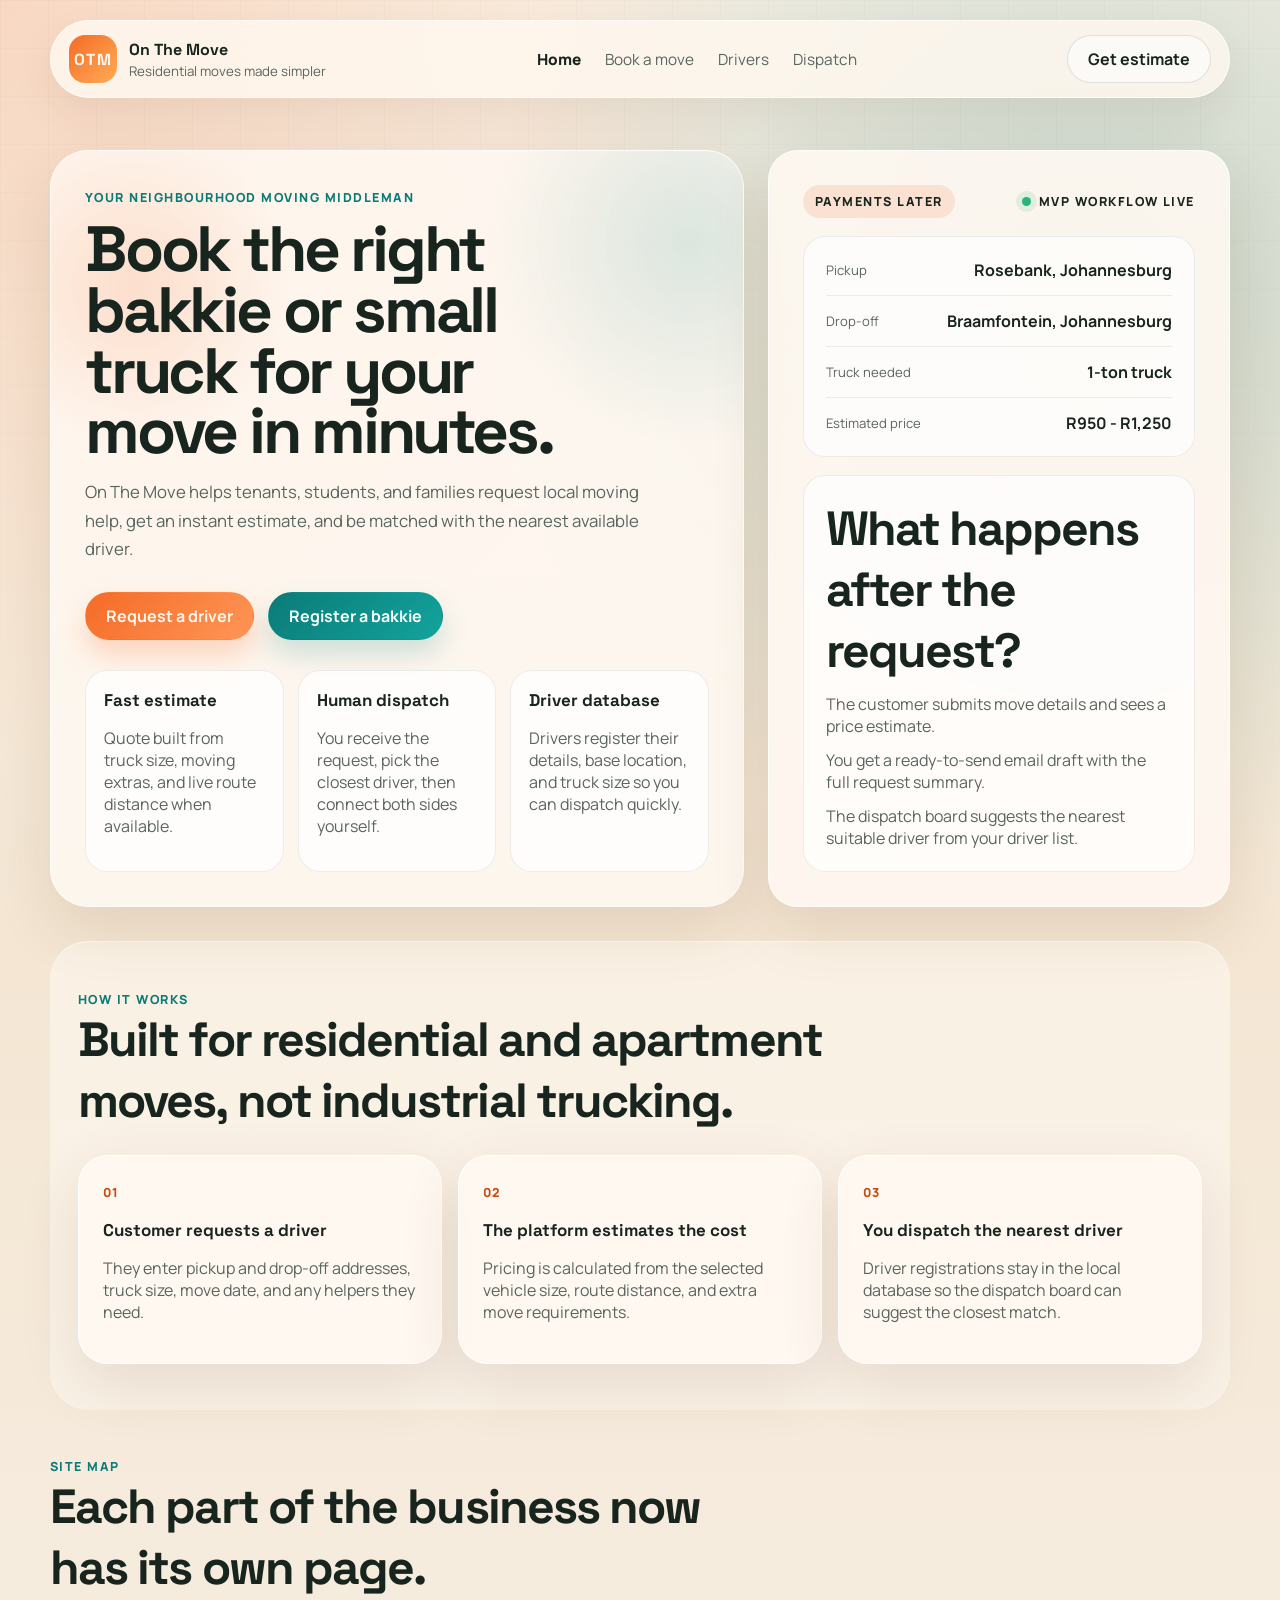
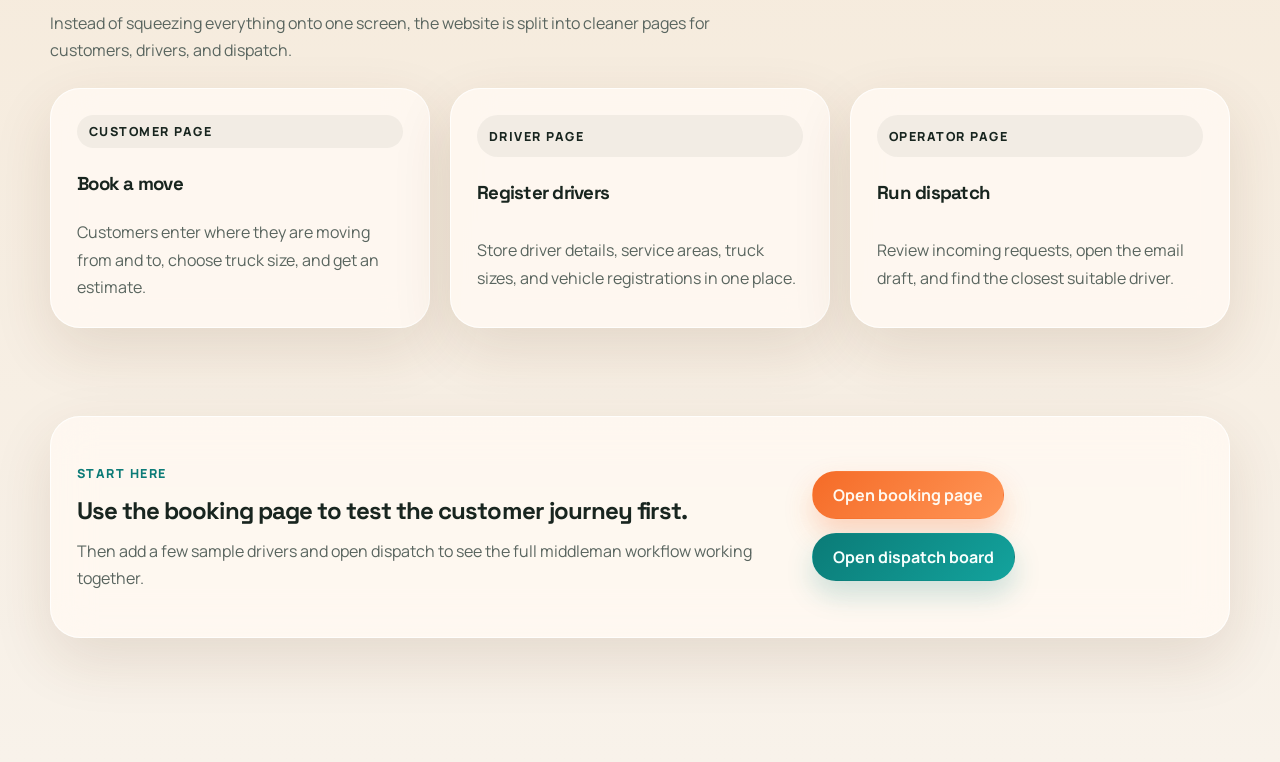
==== index.html @ 52c28ae7 "Initial On The Move website" ====
<!DOCTYPE html>
<html lang="en">
<head>
  <meta charset="UTF-8">
  <meta name="viewport" content="width=device-width, initial-scale=1.0">
  <title>On The Move | Residential Moving Network</title>
  <meta
    name="description"
    content="On The Move connects people who are moving with local bakkie and small-truck drivers."
  >
  <link rel="preconnect" href="https://fonts.googleapis.com">
  <link rel="preconnect" href="https://fonts.gstatic.com" crossorigin>
  <link
    href="https://fonts.googleapis.com/css2?family=Manrope:wght@400;500;700;800&family=Space+Grotesk:wght@500;700&display=swap"
    rel="stylesheet"
  >
  <link rel="stylesheet" href="styles.css">
</head>
<body>
  <div class="page-shell">
    <header class="site-header" id="top">
      <a class="brand" href="index.html" aria-label="On The Move home">
        <span class="brand-mark">OTM</span>
        <span class="brand-copy">
          <strong>On The Move</strong>
          <small>Residential moves made simpler</small>
        </span>
      </a>

      <nav class="site-nav" aria-label="Primary">
        <a aria-current="page" href="index.html">Home</a>
        <a href="book.html">Book a move</a>
        <a href="drivers.html">Drivers</a>
        <a href="dispatch.html">Dispatch</a>
      </nav>

      <a class="button button-ghost" href="book.html">Get estimate</a>
    </header>

    <main>
      <section class="hero">
        <div class="hero-copy">
          <span class="eyebrow">Your neighbourhood moving middleman</span>
          <h1>Book the right bakkie or small truck for your move in minutes.</h1>
          <p class="hero-text">
            On The Move helps tenants, students, and families request local moving help,
            get an instant estimate, and be matched with the nearest available driver.
          </p>

          <div class="hero-actions">
            <a class="button button-primary" href="book.html">Request a driver</a>
            <a class="button button-secondary" href="drivers.html">Register a bakkie</a>
          </div>

          <div class="hero-metrics">
            <article class="metric-card">
              <strong>Fast estimate</strong>
              <p>Quote built from truck size, moving extras, and live route distance when available.</p>
            </article>
            <article class="metric-card">
              <strong>Human dispatch</strong>
              <p>You receive the request, pick the closest driver, then connect both sides yourself.</p>
            </article>
            <article class="metric-card">
              <strong>Driver database</strong>
              <p>Drivers register their details, base location, and truck size so you can dispatch quickly.</p>
            </article>
          </div>
        </div>

        <aside class="hero-panel panel">
          <div class="hero-panel-top">
            <span class="pill">Payments later</span>
            <span class="status-dot">MVP workflow live</span>
          </div>

          <div class="mock-card">
            <div class="mock-row">
              <span>Pickup</span>
              <strong>Rosebank, Johannesburg</strong>
            </div>
            <div class="mock-row">
              <span>Drop-off</span>
              <strong>Braamfontein, Johannesburg</strong>
            </div>
            <div class="mock-row">
              <span>Truck needed</span>
              <strong>1-ton truck</strong>
            </div>
            <div class="mock-row">
              <span>Estimated price</span>
              <strong>R950 - R1,250</strong>
            </div>
          </div>

          <div class="dispatch-preview">
            <h2>What happens after the request?</h2>
            <ol>
              <li>The customer submits move details and sees a price estimate.</li>
              <li>You get a ready-to-send email draft with the full request summary.</li>
              <li>The dispatch board suggests the nearest suitable driver from your driver list.</li>
            </ol>
          </div>
        </aside>
      </section>

      <section class="section section-band">
        <div class="section-heading narrow">
          <span class="eyebrow">How it works</span>
          <h2>Built for residential and apartment moves, not industrial trucking.</h2>
        </div>

        <div class="steps-grid">
          <article class="step-card panel">
            <span class="step-number">01</span>
            <h3>Customer requests a driver</h3>
            <p>They enter pickup and drop-off addresses, truck size, move date, and any helpers they need.</p>
          </article>
          <article class="step-card panel">
            <span class="step-number">02</span>
            <h3>The platform estimates the cost</h3>
            <p>Pricing is calculated from the selected vehicle size, route distance, and extra move requirements.</p>
          </article>
          <article class="step-card panel">
            <span class="step-number">03</span>
            <h3>You dispatch the nearest driver</h3>
            <p>Driver registrations stay in the local database so the dispatch board can suggest the closest match.</p>
          </article>
        </div>
      </section>

      <section class="section">
        <div class="section-heading">
          <span class="eyebrow">Site map</span>
          <h2>Each part of the business now has its own page.</h2>
          <p>Instead of squeezing everything onto one screen, the website is split into cleaner pages for customers, drivers, and dispatch.</p>
        </div>

        <div class="overview-grid">
          <a class="panel link-card" href="book.html">
            <span class="pill pill-light">Customer page</span>
            <h3>Book a move</h3>
            <p>Customers enter where they are moving from and to, choose truck size, and get an estimate.</p>
          </a>
          <a class="panel link-card" href="drivers.html">
            <span class="pill pill-light">Driver page</span>
            <h3>Register drivers</h3>
            <p>Store driver details, service areas, truck sizes, and vehicle registrations in one place.</p>
          </a>
          <a class="panel link-card" href="dispatch.html">
            <span class="pill pill-light">Operator page</span>
            <h3>Run dispatch</h3>
            <p>Review incoming requests, open the email draft, and find the closest suitable driver.</p>
          </a>
        </div>
      </section>

      <section class="section">
        <div class="cta-banner panel">
          <div class="compact-copy">
            <span class="eyebrow">Start here</span>
            <h2>Use the booking page to test the customer journey first.</h2>
            <p>Then add a few sample drivers and open dispatch to see the full middleman workflow working together.</p>
          </div>
          <div class="hero-actions">
            <a class="button button-primary" href="book.html">Open booking page</a>
            <a class="button button-secondary" href="dispatch.html">Open dispatch board</a>
          </div>
        </div>
      </section>
    </main>
  </div>

  <script src="app.js"></script>
</body>
</html>
---- styles.css ----
:root {
  --bg: #f8efe1;
  --paper: rgba(255, 249, 242, 0.88);
  --ink: #18251f;
  --muted: #59655f;
  --accent: #f56b27;
  --accent-deep: #c84c12;
  --accent-soft: rgba(245, 107, 39, 0.14);
  --teal: #0b7b77;
  --teal-soft: rgba(11, 123, 119, 0.12);
  --shadow: 0 22px 60px rgba(93, 48, 18, 0.12);
  --radius-xl: 30px;
  --radius-lg: 22px;
  --radius-md: 16px;
}

*,
*::before,
*::after {
  box-sizing: border-box;
}

html {
  scroll-behavior: smooth;
}

body {
  margin: 0;
  min-height: 100vh;
  color: var(--ink);
  background:
    radial-gradient(circle at top left, rgba(245, 107, 39, 0.18), transparent 28%),
    radial-gradient(circle at 85% 12%, rgba(11, 123, 119, 0.2), transparent 26%),
    linear-gradient(180deg, #f9f0e4 0%, #f4e6d3 40%, #f8f2ea 100%);
  font-family: "Manrope", sans-serif;
}

@keyframes riseIn {
  from {
    opacity: 0;
    transform: translateY(18px);
  }

  to {
    opacity: 1;
    transform: translateY(0);
  }
}

body::before {
  position: fixed;
  inset: 0;
  background-image:
    linear-gradient(rgba(24, 37, 31, 0.04) 1px, transparent 1px),
    linear-gradient(90deg, rgba(24, 37, 31, 0.04) 1px, transparent 1px);
  background-size: 48px 48px;
  content: "";
  pointer-events: none;
  mask-image: linear-gradient(180deg, rgba(0, 0, 0, 0.45), transparent 80%);
}

a {
  color: inherit;
  text-decoration: none;
}

button,
input,
select,
textarea {
  font: inherit;
}

button {
  cursor: pointer;
}

.page-shell {
  width: min(1180px, calc(100% - 32px));
  margin: 0 auto;
  padding-bottom: 80px;
}

.site-header {
  position: sticky;
  top: 18px;
  z-index: 20;
  display: flex;
  align-items: center;
  justify-content: space-between;
  gap: 18px;
  margin: 20px 0 28px;
  padding: 14px 18px;
  background: rgba(255, 248, 239, 0.82);
  border: 1px solid rgba(255, 255, 255, 0.7);
  border-radius: 999px;
  box-shadow: 0 18px 40px rgba(72, 41, 16, 0.08);
  backdrop-filter: blur(16px);
}

.brand {
  display: inline-flex;
  align-items: center;
  gap: 12px;
}

.brand-mark {
  display: grid;
  place-items: center;
  width: 48px;
  height: 48px;
  border-radius: 16px;
  background: linear-gradient(135deg, var(--accent), #ffac55);
  color: #fff9f2;
  font-family: "Space Grotesk", sans-serif;
  font-weight: 700;
  letter-spacing: 0.08em;
}

.brand-copy {
  display: flex;
  flex-direction: column;
  gap: 2px;
}

.brand-copy strong {
  font-family: "Space Grotesk", sans-serif;
  font-size: 1rem;
}

.brand-copy small,
.site-nav a,
.hero-text,
.feature-list,
.dispatch-preview li,
.form-note,
.quote-note,
.list-card p,
.empty-state,
.metric-card p,
.step-card p {
  color: var(--muted);
}

.site-nav {
  display: flex;
  align-items: center;
  gap: 24px;
}

.site-nav a {
  font-size: 0.96rem;
  transition: color 0.2s ease;
}

.site-nav a[aria-current="page"] {
  color: var(--ink);
  font-weight: 800;
}

.site-nav a:hover,
.site-nav a:focus-visible {
  color: var(--ink);
}

.button {
  display: inline-flex;
  align-items: center;
  justify-content: center;
  min-height: 48px;
  padding: 0 20px;
  border: 1px solid transparent;
  border-radius: 999px;
  font-weight: 700;
  transition:
    transform 0.2s ease,
    box-shadow 0.2s ease,
    background 0.2s ease,
    border-color 0.2s ease;
}

.button:hover,
.button:focus-visible {
  transform: translateY(-1px);
}

.button-primary {
  background: linear-gradient(135deg, var(--accent), #ff9657);
  color: #fff8ef;
  box-shadow: 0 14px 28px rgba(245, 107, 39, 0.26);
}

.button-secondary {
  background: linear-gradient(135deg, var(--teal), #13a39d);
  color: #f7fffd;
  box-shadow: 0 14px 28px rgba(11, 123, 119, 0.2);
}

.button-ghost {
  border-color: rgba(24, 37, 31, 0.12);
  background: rgba(255, 255, 255, 0.55);
  color: var(--ink);
}

.panel {
  background: var(--paper);
  border: 1px solid rgba(255, 255, 255, 0.78);
  border-radius: var(--radius-xl);
  box-shadow: var(--shadow);
  backdrop-filter: blur(20px);
}

.panel-dark {
  color: #f7f4ef;
  background:
    radial-gradient(circle at 15% 20%, rgba(245, 107, 39, 0.2), transparent 28%),
    linear-gradient(160deg, #0d3029, #173e35 52%, #124f49 100%);
  border-color: rgba(255, 255, 255, 0.08);
}

.hero {
  display: grid;
  grid-template-columns: minmax(0, 1.2fr) minmax(320px, 0.8fr);
  gap: 24px;
  padding: 24px 0 34px;
}

.hero-copy,
.hero-panel {
  padding: 34px;
  animation: riseIn 0.75s ease both;
}

.hero-copy {
  position: relative;
  overflow: hidden;
  border-radius: 38px;
  background:
    radial-gradient(circle at 92% 12%, rgba(11, 123, 119, 0.13), transparent 22%),
    radial-gradient(circle at 12% 18%, rgba(245, 107, 39, 0.16), transparent 18%),
    rgba(255, 249, 243, 0.82);
  border: 1px solid rgba(255, 255, 255, 0.78);
  box-shadow: var(--shadow);
}

.hero-copy h1 {
  max-width: 13ch;
  margin: 12px 0 16px;
  font-family: "Space Grotesk", sans-serif;
  font-size: clamp(2.8rem, 5vw, 4.7rem);
  line-height: 0.95;
  letter-spacing: -0.05em;
}

.hero-text {
  max-width: 58ch;
  margin: 0;
  font-size: 1.05rem;
  line-height: 1.7;
}

.page-hero {
  padding: 34px;
  animation: riseIn 0.75s ease both;
}

.page-hero-grid,
.overview-grid {
  display: grid;
  gap: 20px;
}

.page-hero-grid {
  grid-template-columns: minmax(0, 1.15fr) minmax(280px, 0.85fr);
  align-items: start;
}

.page-hero h1,
.compact-copy h2,
.link-card h3 {
  margin: 12px 0;
  font-family: "Space Grotesk", sans-serif;
  letter-spacing: -0.04em;
}

.page-hero h1 {
  max-width: 14ch;
  font-size: clamp(2.2rem, 4vw, 3.6rem);
  line-height: 0.98;
}

.compact-copy p,
.link-card p {
  margin: 0;
  color: var(--muted);
  line-height: 1.7;
}

.hero-actions {
  display: flex;
  flex-wrap: wrap;
  gap: 14px;
  margin: 28px 0 30px;
}

.hero-metrics {
  display: grid;
  grid-template-columns: repeat(3, minmax(0, 1fr));
  gap: 14px;
}

.metric-card {
  min-height: 148px;
  padding: 18px;
  border-radius: var(--radius-lg);
  background: rgba(255, 255, 255, 0.74);
  border: 1px solid rgba(24, 37, 31, 0.08);
  animation: riseIn 0.75s ease both;
}

.metric-card strong,
.step-card h3,
.quote-header h3,
.form-title-row h3,
.driver-copy h3,
.panel-heading h3 {
  display: block;
  margin-bottom: 10px;
  font-family: "Space Grotesk", sans-serif;
  font-size: 1.06rem;
}

.hero-panel {
  display: flex;
  flex-direction: column;
  gap: 18px;
}

.hero-panel-top,
.form-title-row,
.panel-heading,
.quote-header,
.quote-meta-strip,
.list-card-top,
.mock-row {
  display: flex;
  align-items: center;
  justify-content: space-between;
  gap: 12px;
}

.eyebrow,
.pill,
.status-dot,
.step-number {
  display: inline-flex;
  align-items: center;
  gap: 8px;
  font-size: 0.78rem;
  font-weight: 800;
  letter-spacing: 0.12em;
  text-transform: uppercase;
}

.eyebrow {
  color: var(--teal);
}

.eyebrow-dark {
  color: var(--accent-deep);
}

.pill {
  padding: 8px 12px;
  border-radius: 999px;
  color: var(--ink);
  background: var(--accent-soft);
}

.pill-light {
  background: rgba(24, 37, 31, 0.05);
}

.status-dot::before {
  width: 9px;
  height: 9px;
  border-radius: 50%;
  background: #29b37d;
  box-shadow: 0 0 0 6px rgba(41, 179, 125, 0.12);
  content: "";
}

.mock-card,
.dispatch-preview,
.info-card {
  padding: 22px;
  border-radius: var(--radius-lg);
  background: rgba(255, 255, 255, 0.7);
  border: 1px solid rgba(24, 37, 31, 0.08);
}

.mock-row + .mock-row {
  margin-top: 14px;
  padding-top: 14px;
  border-top: 1px solid rgba(24, 37, 31, 0.08);
}

.mock-row span,
.quote-meta-strip span,
.stat-card span,
.list-card small {
  font-size: 0.82rem;
  color: var(--muted);
}

.dispatch-preview h2,
.section-heading h2 {
  margin: 0 0 12px;
  font-family: "Space Grotesk", sans-serif;
  font-size: clamp(1.9rem, 4vw, 3rem);
  letter-spacing: -0.04em;
}

.dispatch-preview ol,
.feature-list,
.breakdown-list,
.list-stack {
  margin: 0;
  padding: 0;
  list-style: none;
}

.dispatch-preview li + li,
.feature-list li + li,
.breakdown-list li + li,
.list-card + .list-card {
  margin-top: 12px;
}

.section {
  padding: 44px 0;
}

.section-band {
  padding: 46px 28px;
  border-radius: 38px;
  background: rgba(255, 249, 243, 0.56);
  box-shadow: inset 0 1px 0 rgba(255, 255, 255, 0.55);
}

.section-heading {
  max-width: 720px;
  margin-bottom: 24px;
}

.section-heading p {
  margin: 0;
  color: var(--muted);
  line-height: 1.7;
}

.narrow {
  max-width: 760px;
}

.steps-grid,
.stats-grid {
  display: grid;
  grid-template-columns: repeat(3, minmax(0, 1fr));
  gap: 16px;
}

.step-card,
.stat-card {
  padding: 24px;
}

.step-number {
  color: var(--accent-deep);
}

.booking-grid,
.driver-grid,
.dispatch-grid {
  display: grid;
  gap: 20px;
}

.overview-grid {
  grid-template-columns: repeat(3, minmax(0, 1fr));
}

.link-card,
.cta-banner {
  padding: 26px;
}

.link-card {
  display: grid;
  gap: 12px;
  transition:
    transform 0.2s ease,
    box-shadow 0.2s ease;
}

.link-card:hover,
.link-card:focus-visible {
  transform: translateY(-3px);
}

.booking-grid {
  grid-template-columns: minmax(0, 1.2fr) minmax(300px, 0.8fr);
}

.driver-grid {
  grid-template-columns: minmax(280px, 0.8fr) minmax(0, 1.2fr);
}

.dispatch-grid {
  grid-template-columns: minmax(280px, 0.85fr) minmax(0, 1.15fr);
  align-items: start;
}

.lists-grid {
  display: grid;
  gap: 20px;
}

.form-panel,
.quote-panel,
.settings-panel,
.list-panel {
  padding: 28px;
}

.field-grid {
  display: grid;
  grid-template-columns: repeat(2, minmax(0, 1fr));
  gap: 16px;
  margin-top: 20px;
}

.field {
  display: flex;
  flex-direction: column;
  gap: 8px;
}

.field span {
  font-size: 0.93rem;
  font-weight: 700;
}

.field-full {
  grid-column: 1 / -1;
}

.field input,
.field select,
.field textarea {
  width: 100%;
  padding: 14px 16px;
  color: var(--ink);
  background: rgba(255, 255, 255, 0.78);
  border: 1px solid rgba(24, 37, 31, 0.12);
  border-radius: var(--radius-md);
  outline: none;
  transition:
    border-color 0.2s ease,
    box-shadow 0.2s ease,
    background 0.2s ease;
}

.field input:focus,
.field select:focus,
.field textarea:focus {
  border-color: rgba(11, 123, 119, 0.42);
  box-shadow: 0 0 0 4px rgba(11, 123, 119, 0.12);
  background: #fffdf9;
}

.field textarea {
  resize: vertical;
}

.form-actions {
  display: flex;
  flex-wrap: wrap;
  align-items: center;
  gap: 14px;
  margin-top: 22px;
}

.form-note {
  margin: 0;
  line-height: 1.6;
}

.quote-panel {
  display: flex;
  flex-direction: column;
  gap: 20px;
}

.quote-header strong {
  font-family: "Space Grotesk", sans-serif;
  font-size: clamp(2rem, 5vw, 3.3rem);
  letter-spacing: -0.06em;
}

.quote-meta-strip {
  padding: 18px;
  border-radius: var(--radius-lg);
  background: linear-gradient(135deg, rgba(245, 107, 39, 0.08), rgba(11, 123, 119, 0.08));
}

.quote-meta-strip strong {
  display: block;
  margin-top: 4px;
}

.breakdown-list {
  display: grid;
  gap: 12px;
}

.breakdown-list li,
.list-card {
  padding: 16px 18px;
  border-radius: var(--radius-md);
  background: rgba(255, 255, 255, 0.74);
  border: 1px solid rgba(24, 37, 31, 0.08);
}

.breakdown-list li {
  display: flex;
  align-items: center;
  justify-content: space-between;
  gap: 16px;
}

.quote-note {
  padding: 18px;
  border-radius: var(--radius-lg);
  background: rgba(11, 123, 119, 0.08);
}

.quote-note p {
  margin: 0;
}

.request-result {
  padding: 20px;
  border-radius: var(--radius-lg);
  background: rgba(245, 107, 39, 0.1);
}

.request-result h4,
.request-result p {
  margin: 0;
}

.request-result p {
  margin-top: 10px;
  color: var(--muted);
  line-height: 1.6;
}

.action-row {
  display: flex;
  flex-wrap: wrap;
  gap: 12px;
  margin-top: 16px;
}

.feature-list li {
  position: relative;
  padding-left: 20px;
}

.feature-list li::before {
  position: absolute;
  top: 0.55em;
  left: 0;
  width: 8px;
  height: 8px;
  border-radius: 50%;
  background: #ffb76e;
  content: "";
}

.driver-copy {
  padding: 30px;
}

.driver-copy p,
.driver-copy li {
  color: rgba(247, 244, 239, 0.76);
}

.info-card {
  margin-top: 24px;
  color: var(--ink);
}

.stat-card {
  border-radius: var(--radius-lg);
  background: rgba(255, 255, 255, 0.74);
  border: 1px solid rgba(24, 37, 31, 0.08);
}

.stat-card strong {
  display: block;
  margin-top: 10px;
  font-family: "Space Grotesk", sans-serif;
  font-size: 2rem;
  letter-spacing: -0.05em;
}

.list-stack {
  display: grid;
  gap: 12px;
}

.list-card {
  display: grid;
  gap: 10px;
  animation: riseIn 0.45s ease both;
}

.list-card h4,
.list-card p {
  margin: 0;
}

.list-card h4 {
  font-family: "Space Grotesk", sans-serif;
  font-size: 1rem;
}

.tag-row {
  display: flex;
  flex-wrap: wrap;
  gap: 8px;
}

.tag {
  display: inline-flex;
  align-items: center;
  padding: 7px 10px;
  border-radius: 999px;
  font-size: 0.76rem;
  font-weight: 700;
  background: rgba(24, 37, 31, 0.06);
}

.tag-accent {
  background: var(--accent-soft);
  color: var(--accent-deep);
}

.tag-teal {
  background: var(--teal-soft);
  color: var(--teal);
}

.empty-state {
  padding: 26px 18px;
  text-align: center;
  border: 1px dashed rgba(24, 37, 31, 0.12);
  border-radius: var(--radius-lg);
}

.cta-banner {
  display: flex;
  align-items: center;
  justify-content: space-between;
  gap: 24px;
}

@media (max-width: 1024px) {
  .hero,
  .page-hero-grid,
  .overview-grid,
  .booking-grid,
  .driver-grid,
  .dispatch-grid {
    grid-template-columns: 1fr;
  }

  .hero-copy h1 {
    max-width: 14ch;
  }

  .hero-metrics,
  .steps-grid,
  .stats-grid {
    grid-template-columns: 1fr;
  }
}

@media (max-width: 780px) {
  .page-shell {
    width: min(100% - 18px, 100%);
  }

  .site-header {
    position: static;
    flex-direction: column;
    align-items: stretch;
    border-radius: 28px;
  }

  .site-nav {
    justify-content: space-between;
    flex-wrap: wrap;
    gap: 14px;
  }

  .hero-copy,
  .hero-panel,
  .page-hero,
  .form-panel,
  .quote-panel,
  .settings-panel,
  .list-panel,
  .driver-copy {
    padding: 22px;
  }

  .field-grid {
    grid-template-columns: 1fr;
  }

  .field-full {
    grid-column: auto;
  }

  .section-band {
    padding: 34px 18px;
    border-radius: 28px;
  }

  .cta-banner {
    flex-direction: column;
    align-items: flex-start;
  }
}

@media (prefers-reduced-motion: reduce) {
  *,
  *::before,
  *::after {
    animation: none !important;
    transition: none !important;
    scroll-behavior: auto !important;
  }
}
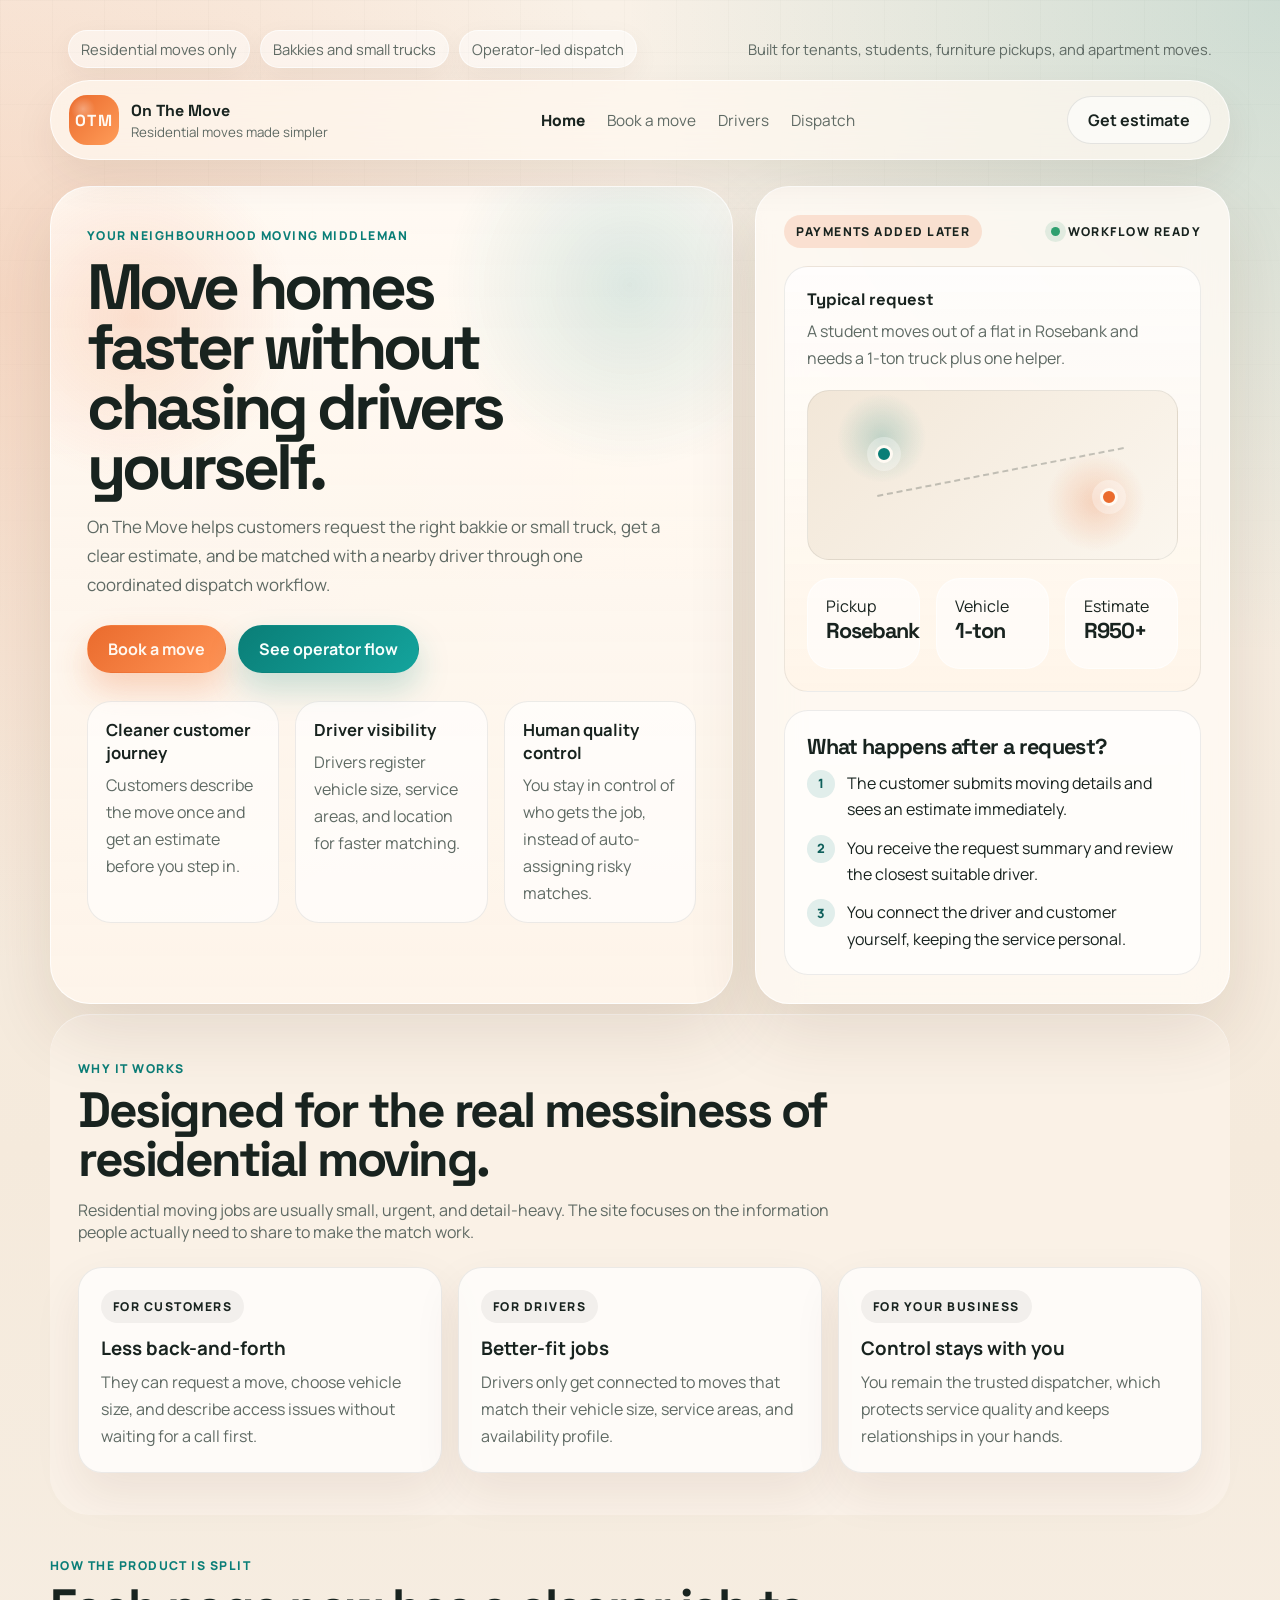
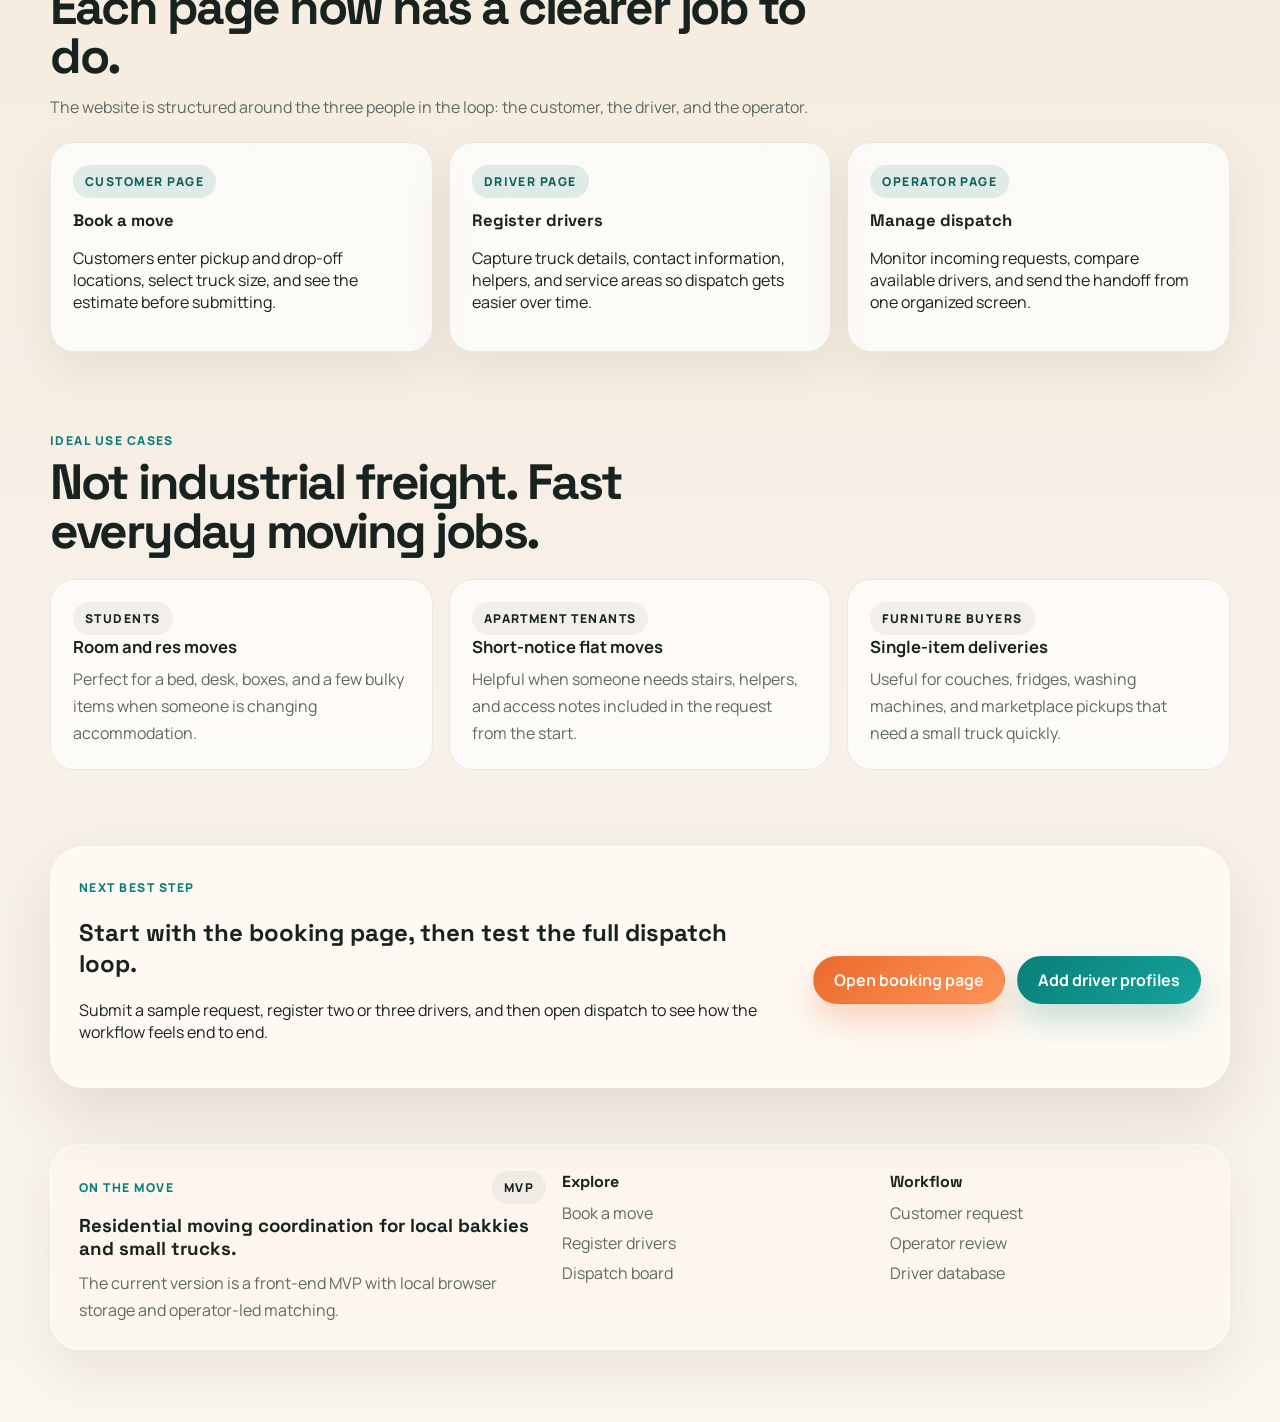
==== commit 9364c86b: "Refine site design and user experience" ====
--- a/index.html
+++ b/index.html
@@ -6,7 +6,7 @@
   <title>On The Move | Residential Moving Network</title>
   <meta
     name="description"
-    content="On The Move connects people who are moving with local bakkie and small-truck drivers."
+    content="On The Move connects people who are moving with local bakkie and small-truck drivers for residential jobs."
   >
   <link rel="preconnect" href="https://fonts.googleapis.com">
   <link rel="preconnect" href="https://fonts.gstatic.com" crossorigin>
@@ -18,6 +18,15 @@
 </head>
 <body>
   <div class="page-shell">
+    <div class="utility-bar">
+      <div class="utility-pill-group">
+        <span class="utility-pill">Residential moves only</span>
+        <span class="utility-pill">Bakkies and small trucks</span>
+        <span class="utility-pill">Operator-led dispatch</span>
+      </div>
+      <span class="micro-copy">Built for tenants, students, furniture pickups, and apartment moves.</span>
+    </div>
+
     <header class="site-header" id="top">
       <a class="brand" href="index.html" aria-label="On The Move home">
         <span class="brand-mark">OTM</span>
@@ -41,134 +50,197 @@
       <section class="hero">
         <div class="hero-copy">
           <span class="eyebrow">Your neighbourhood moving middleman</span>
-          <h1>Book the right bakkie or small truck for your move in minutes.</h1>
+          <h1>Move homes faster without chasing drivers yourself.</h1>
           <p class="hero-text">
-            On The Move helps tenants, students, and families request local moving help,
-            get an instant estimate, and be matched with the nearest available driver.
+            On The Move helps customers request the right bakkie or small truck, get a clear estimate,
+            and be matched with a nearby driver through one coordinated dispatch workflow.
           </p>
 
           <div class="hero-actions">
-            <a class="button button-primary" href="book.html">Request a driver</a>
-            <a class="button button-secondary" href="drivers.html">Register a bakkie</a>
-          </div>
-
-          <div class="hero-metrics">
-            <article class="metric-card">
-              <strong>Fast estimate</strong>
-              <p>Quote built from truck size, moving extras, and live route distance when available.</p>
+            <a class="button button-primary" href="book.html">Book a move</a>
+            <a class="button button-secondary" href="dispatch.html">See operator flow</a>
+          </div>
+
+          <div class="hero-highlights">
+            <article class="hero-highlight">
+              <strong>Cleaner customer journey</strong>
+              <p class="support-text">Customers describe the move once and get an estimate before you step in.</p>
             </article>
-            <article class="metric-card">
-              <strong>Human dispatch</strong>
-              <p>You receive the request, pick the closest driver, then connect both sides yourself.</p>
+            <article class="hero-highlight">
+              <strong>Driver visibility</strong>
+              <p class="support-text">Drivers register vehicle size, service areas, and location for faster matching.</p>
             </article>
-            <article class="metric-card">
-              <strong>Driver database</strong>
-              <p>Drivers register their details, base location, and truck size so you can dispatch quickly.</p>
+            <article class="hero-highlight">
+              <strong>Human quality control</strong>
+              <p class="support-text">You stay in control of who gets the job, instead of auto-assigning risky matches.</p>
             </article>
           </div>
         </div>
 
         <aside class="hero-panel panel">
           <div class="hero-panel-top">
-            <span class="pill">Payments later</span>
-            <span class="status-dot">MVP workflow live</span>
-          </div>
-
-          <div class="mock-card">
-            <div class="mock-row">
-              <span>Pickup</span>
-              <strong>Rosebank, Johannesburg</strong>
+            <span class="pill">Payments added later</span>
+            <span class="status-dot">Workflow ready</span>
+          </div>
+
+          <div class="route-card">
+            <h3 class="panel-title">Typical request</h3>
+            <p class="panel-note">A student moves out of a flat in Rosebank and needs a 1-ton truck plus one helper.</p>
+            <div class="route-visual">
+              <div class="route-line"></div>
+              <div class="route-pin route-pin-start"></div>
+              <div class="route-pin route-pin-end"></div>
             </div>
-            <div class="mock-row">
-              <span>Drop-off</span>
-              <strong>Braamfontein, Johannesburg</strong>
+            <div class="signal-row">
+              <div class="page-stat">
+                <span>Pickup</span>
+                <strong>Rosebank</strong>
+              </div>
+              <div class="page-stat">
+                <span>Vehicle</span>
+                <strong>1-ton</strong>
+              </div>
+              <div class="page-stat">
+                <span>Estimate</span>
+                <strong>R950+</strong>
+              </div>
             </div>
-            <div class="mock-row">
-              <span>Truck needed</span>
-              <strong>1-ton truck</strong>
-            </div>
-            <div class="mock-row">
-              <span>Estimated price</span>
-              <strong>R950 - R1,250</strong>
-            </div>
           </div>
 
           <div class="dispatch-preview">
-            <h2>What happens after the request?</h2>
+            <h2>What happens after a request?</h2>
             <ol>
-              <li>The customer submits move details and sees a price estimate.</li>
-              <li>You get a ready-to-send email draft with the full request summary.</li>
-              <li>The dispatch board suggests the nearest suitable driver from your driver list.</li>
+              <li>The customer submits moving details and sees an estimate immediately.</li>
+              <li>You receive the request summary and review the closest suitable driver.</li>
+              <li>You connect the driver and customer yourself, keeping the service personal.</li>
             </ol>
           </div>
         </aside>
       </section>
 
       <section class="section section-band">
-        <div class="section-heading narrow">
-          <span class="eyebrow">How it works</span>
-          <h2>Built for residential and apartment moves, not industrial trucking.</h2>
-        </div>
-
-        <div class="steps-grid">
-          <article class="step-card panel">
-            <span class="step-number">01</span>
-            <h3>Customer requests a driver</h3>
-            <p>They enter pickup and drop-off addresses, truck size, move date, and any helpers they need.</p>
-          </article>
-          <article class="step-card panel">
-            <span class="step-number">02</span>
-            <h3>The platform estimates the cost</h3>
-            <p>Pricing is calculated from the selected vehicle size, route distance, and extra move requirements.</p>
-          </article>
-          <article class="step-card panel">
-            <span class="step-number">03</span>
-            <h3>You dispatch the nearest driver</h3>
-            <p>Driver registrations stay in the local database so the dispatch board can suggest the closest match.</p>
+        <div class="section-heading">
+          <span class="eyebrow">Why it works</span>
+          <h2>Designed for the real messiness of residential moving.</h2>
+          <p>
+            Residential moving jobs are usually small, urgent, and detail-heavy. The site focuses on the information
+            people actually need to share to make the match work.
+          </p>
+        </div>
+
+        <div class="comparison-grid">
+          <article class="comparison-card">
+            <span class="pill pill-light">For customers</span>
+            <h3>Less back-and-forth</h3>
+            <p class="support-text">They can request a move, choose vehicle size, and describe access issues without waiting for a call first.</p>
+          </article>
+          <article class="comparison-card">
+            <span class="pill pill-light">For drivers</span>
+            <h3>Better-fit jobs</h3>
+            <p class="support-text">Drivers only get connected to moves that match their vehicle size, service areas, and availability profile.</p>
+          </article>
+          <article class="comparison-card">
+            <span class="pill pill-light">For your business</span>
+            <h3>Control stays with you</h3>
+            <p class="support-text">You remain the trusted dispatcher, which protects service quality and keeps relationships in your hands.</p>
           </article>
         </div>
       </section>
 
       <section class="section">
         <div class="section-heading">
-          <span class="eyebrow">Site map</span>
-          <h2>Each part of the business now has its own page.</h2>
-          <p>Instead of squeezing everything onto one screen, the website is split into cleaner pages for customers, drivers, and dispatch.</p>
+          <span class="eyebrow">How the product is split</span>
+          <h2>Each page now has a clearer job to do.</h2>
+          <p>The website is structured around the three people in the loop: the customer, the driver, and the operator.</p>
         </div>
 
         <div class="overview-grid">
-          <a class="panel link-card" href="book.html">
-            <span class="pill pill-light">Customer page</span>
+          <a class="link-card" href="book.html">
+            <span class="pill pill-teal">Customer page</span>
             <h3>Book a move</h3>
-            <p>Customers enter where they are moving from and to, choose truck size, and get an estimate.</p>
+            <p>Customers enter pickup and drop-off locations, select truck size, and see the estimate before submitting.</p>
           </a>
-          <a class="panel link-card" href="drivers.html">
-            <span class="pill pill-light">Driver page</span>
+          <a class="link-card" href="drivers.html">
+            <span class="pill pill-teal">Driver page</span>
             <h3>Register drivers</h3>
-            <p>Store driver details, service areas, truck sizes, and vehicle registrations in one place.</p>
+            <p>Capture truck details, contact information, helpers, and service areas so dispatch gets easier over time.</p>
           </a>
-          <a class="panel link-card" href="dispatch.html">
-            <span class="pill pill-light">Operator page</span>
-            <h3>Run dispatch</h3>
-            <p>Review incoming requests, open the email draft, and find the closest suitable driver.</p>
+          <a class="link-card" href="dispatch.html">
+            <span class="pill pill-teal">Operator page</span>
+            <h3>Manage dispatch</h3>
+            <p>Monitor incoming requests, compare available drivers, and send the handoff from one organized screen.</p>
           </a>
         </div>
       </section>
 
       <section class="section">
-        <div class="cta-banner panel">
+        <div class="section-heading">
+          <span class="eyebrow">Ideal use cases</span>
+          <h2>Not industrial freight. Fast everyday moving jobs.</h2>
+        </div>
+
+        <div class="info-grid">
+          <article class="insight-card">
+            <span class="info-chip">Students</span>
+            <h3>Room and res moves</h3>
+            <p class="support-text">Perfect for a bed, desk, boxes, and a few bulky items when someone is changing accommodation.</p>
+          </article>
+          <article class="insight-card">
+            <span class="info-chip">Apartment tenants</span>
+            <h3>Short-notice flat moves</h3>
+            <p class="support-text">Helpful when someone needs stairs, helpers, and access notes included in the request from the start.</p>
+          </article>
+          <article class="insight-card">
+            <span class="info-chip">Furniture buyers</span>
+            <h3>Single-item deliveries</h3>
+            <p class="support-text">Useful for couches, fridges, washing machines, and marketplace pickups that need a small truck quickly.</p>
+          </article>
+        </div>
+      </section>
+
+      <section class="section">
+        <div class="home-cta panel">
           <div class="compact-copy">
-            <span class="eyebrow">Start here</span>
-            <h2>Use the booking page to test the customer journey first.</h2>
-            <p>Then add a few sample drivers and open dispatch to see the full middleman workflow working together.</p>
+            <span class="eyebrow">Next best step</span>
+            <h2>Start with the booking page, then test the full dispatch loop.</h2>
+            <p>Submit a sample request, register two or three drivers, and then open dispatch to see how the workflow feels end to end.</p>
           </div>
           <div class="hero-actions">
             <a class="button button-primary" href="book.html">Open booking page</a>
-            <a class="button button-secondary" href="dispatch.html">Open dispatch board</a>
+            <a class="button button-secondary" href="drivers.html">Add driver profiles</a>
           </div>
         </div>
       </section>
     </main>
+
+    <footer class="site-footer">
+      <div class="footer-grid">
+        <div class="footer-column">
+          <div class="footer-topline">
+            <span class="eyebrow">On The Move</span>
+            <span class="pill pill-light">MVP</span>
+          </div>
+          <h3>Residential moving coordination for local bakkies and small trucks.</h3>
+          <p class="micro-copy">The current version is a front-end MVP with local browser storage and operator-led matching.</p>
+        </div>
+        <div class="footer-column">
+          <h4>Explore</h4>
+          <div class="footer-link-list">
+            <a href="book.html">Book a move</a>
+            <a href="drivers.html">Register drivers</a>
+            <a href="dispatch.html">Dispatch board</a>
+          </div>
+        </div>
+        <div class="footer-column">
+          <h4>Workflow</h4>
+          <div class="footer-link-list">
+            <a href="book.html">Customer request</a>
+            <a href="dispatch.html">Operator review</a>
+            <a href="drivers.html">Driver database</a>
+          </div>
+        </div>
+      </div>
+    </footer>
   </div>
 
   <script src="app.js"></script>
--- a/styles.css
+++ b/styles.css
@@ -1,17 +1,28 @@
 :root {
-  --bg: #f8efe1;
-  --paper: rgba(255, 249, 242, 0.88);
-  --ink: #18251f;
-  --muted: #59655f;
-  --accent: #f56b27;
-  --accent-deep: #c84c12;
-  --accent-soft: rgba(245, 107, 39, 0.14);
-  --teal: #0b7b77;
-  --teal-soft: rgba(11, 123, 119, 0.12);
-  --shadow: 0 22px 60px rgba(93, 48, 18, 0.12);
-  --radius-xl: 30px;
-  --radius-lg: 22px;
-  --radius-md: 16px;
+  --bg: #f8f1e5;
+  --bg-alt: #efe4d4;
+  --surface: rgba(255, 250, 244, 0.82);
+  --surface-strong: #fff9f2;
+  --surface-soft: rgba(255, 255, 255, 0.56);
+  --surface-dark: #17322c;
+  --ink: #18231f;
+  --muted: #5f6a64;
+  --line: rgba(24, 35, 31, 0.1);
+  --accent: #ea6b2d;
+  --accent-deep: #bf4d18;
+  --accent-soft: rgba(234, 107, 45, 0.16);
+  --teal: #0a7e77;
+  --teal-deep: #0f5f5b;
+  --teal-soft: rgba(10, 126, 119, 0.12);
+  --gold: #f2b55f;
+  --success: #2f9f6f;
+  --shadow-lg: 0 28px 70px rgba(74, 39, 15, 0.12);
+  --shadow-md: 0 20px 48px rgba(74, 39, 15, 0.08);
+  --radius-xl: 34px;
+  --radius-lg: 24px;
+  --radius-md: 18px;
+  --radius-sm: 14px;
+  --max-width: 1180px;
 }
 
 *,
@@ -29,10 +40,22 @@
   min-height: 100vh;
   color: var(--ink);
   background:
-    radial-gradient(circle at top left, rgba(245, 107, 39, 0.18), transparent 28%),
-    radial-gradient(circle at 85% 12%, rgba(11, 123, 119, 0.2), transparent 26%),
-    linear-gradient(180deg, #f9f0e4 0%, #f4e6d3 40%, #f8f2ea 100%);
+    radial-gradient(circle at 0% 10%, rgba(234, 107, 45, 0.18), transparent 22%),
+    radial-gradient(circle at 100% 0%, rgba(10, 126, 119, 0.18), transparent 20%),
+    linear-gradient(180deg, #f9f1e7 0%, #f5eadc 38%, #f9f5ef 100%);
   font-family: "Manrope", sans-serif;
+}
+
+body::before {
+  position: fixed;
+  inset: 0;
+  background-image:
+    linear-gradient(rgba(24, 35, 31, 0.04) 1px, transparent 1px),
+    linear-gradient(90deg, rgba(24, 35, 31, 0.04) 1px, transparent 1px);
+  background-size: 52px 52px;
+  content: "";
+  pointer-events: none;
+  mask-image: linear-gradient(180deg, rgba(0, 0, 0, 0.38), transparent 78%);
 }
 
 @keyframes riseIn {
@@ -45,18 +68,6 @@
     opacity: 1;
     transform: translateY(0);
   }
-}
-
-body::before {
-  position: fixed;
-  inset: 0;
-  background-image:
-    linear-gradient(rgba(24, 37, 31, 0.04) 1px, transparent 1px),
-    linear-gradient(90deg, rgba(24, 37, 31, 0.04) 1px, transparent 1px);
-  background-size: 48px 48px;
-  content: "";
-  pointer-events: none;
-  mask-image: linear-gradient(180deg, rgba(0, 0, 0, 0.45), transparent 80%);
 }
 
 a {
@@ -76,26 +87,54 @@
 }
 
 .page-shell {
-  width: min(1180px, calc(100% - 32px));
+  width: min(var(--max-width), calc(100% - 28px));
   margin: 0 auto;
-  padding-bottom: 80px;
+  padding-bottom: 72px;
+}
+
+.utility-bar {
+  display: flex;
+  align-items: center;
+  justify-content: space-between;
+  gap: 16px;
+  margin-top: 18px;
+  padding: 12px 18px;
+  color: var(--muted);
+  font-size: 0.92rem;
+}
+
+.utility-pill-group {
+  display: flex;
+  flex-wrap: wrap;
+  gap: 10px;
+}
+
+.utility-pill {
+  display: inline-flex;
+  align-items: center;
+  gap: 8px;
+  padding: 8px 12px;
+  border-radius: 999px;
+  background: rgba(255, 255, 255, 0.52);
+  border: 1px solid rgba(255, 255, 255, 0.7);
+  box-shadow: 0 10px 28px rgba(74, 39, 15, 0.06);
 }
 
 .site-header {
   position: sticky;
   top: 18px;
-  z-index: 20;
+  z-index: 30;
   display: flex;
   align-items: center;
   justify-content: space-between;
   gap: 18px;
-  margin: 20px 0 28px;
+  margin: 0 0 26px;
   padding: 14px 18px;
-  background: rgba(255, 248, 239, 0.82);
-  border: 1px solid rgba(255, 255, 255, 0.7);
+  background: rgba(255, 248, 240, 0.72);
+  border: 1px solid rgba(255, 255, 255, 0.72);
   border-radius: 999px;
-  box-shadow: 0 18px 40px rgba(72, 41, 16, 0.08);
-  backdrop-filter: blur(16px);
+  box-shadow: 0 18px 42px rgba(74, 39, 15, 0.08);
+  backdrop-filter: blur(18px);
 }
 
 .brand {
@@ -107,11 +146,13 @@
 .brand-mark {
   display: grid;
   place-items: center;
-  width: 48px;
-  height: 48px;
-  border-radius: 16px;
-  background: linear-gradient(135deg, var(--accent), #ffac55);
-  color: #fff9f2;
+  width: 50px;
+  height: 50px;
+  border-radius: 18px;
+  background:
+    radial-gradient(circle at 28% 28%, rgba(255, 255, 255, 0.32), transparent 24%),
+    linear-gradient(135deg, var(--accent), #ff9d59);
+  color: #fffaf3;
   font-family: "Space Grotesk", sans-serif;
   font-weight: 700;
   letter-spacing: 0.08em;
@@ -131,21 +172,34 @@
 .brand-copy small,
 .site-nav a,
 .hero-text,
-.feature-list,
-.dispatch-preview li,
-.form-note,
+.support-text,
+.section-heading p,
+.step-card p,
+.feature-list li,
+.panel-note,
 .quote-note,
+.empty-state,
 .list-card p,
-.empty-state,
-.metric-card p,
-.step-card p {
+.list-card small,
+.stat-card span,
+.mock-row span,
+.micro-copy,
+.form-note {
   color: var(--muted);
 }
 
+.support-text,
+.panel-note,
+.micro-copy,
+.section-kicker {
+  margin: 0;
+  line-height: 1.68;
+}
+
 .site-nav {
   display: flex;
   align-items: center;
-  gap: 24px;
+  gap: 22px;
 }
 
 .site-nav a {
@@ -169,8 +223,8 @@
   justify-content: center;
   min-height: 48px;
   padding: 0 20px;
+  border-radius: 999px;
   border: 1px solid transparent;
-  border-radius: 999px;
   font-weight: 700;
   transition:
     transform 0.2s ease,
@@ -185,155 +239,247 @@
 }
 
 .button-primary {
-  background: linear-gradient(135deg, var(--accent), #ff9657);
-  color: #fff8ef;
-  box-shadow: 0 14px 28px rgba(245, 107, 39, 0.26);
+  background: linear-gradient(135deg, var(--accent), #ff9456);
+  color: #fff8f0;
+  box-shadow: 0 16px 32px rgba(234, 107, 45, 0.28);
 }
 
 .button-secondary {
-  background: linear-gradient(135deg, var(--teal), #13a39d);
-  color: #f7fffd;
-  box-shadow: 0 14px 28px rgba(11, 123, 119, 0.2);
+  background: linear-gradient(135deg, var(--teal), #14a49d);
+  color: #f8fffd;
+  box-shadow: 0 16px 32px rgba(10, 126, 119, 0.22);
 }
 
 .button-ghost {
-  border-color: rgba(24, 37, 31, 0.12);
-  background: rgba(255, 255, 255, 0.55);
+  background: rgba(255, 255, 255, 0.58);
+  border-color: rgba(24, 35, 31, 0.1);
   color: var(--ink);
 }
 
+.button-soft {
+  background: var(--accent-soft);
+  color: var(--accent-deep);
+}
+
 .panel {
-  background: var(--paper);
-  border: 1px solid rgba(255, 255, 255, 0.78);
+  background: var(--surface);
+  border: 1px solid rgba(255, 255, 255, 0.76);
   border-radius: var(--radius-xl);
-  box-shadow: var(--shadow);
+  box-shadow: var(--shadow-lg);
   backdrop-filter: blur(20px);
 }
 
+.panel-soft {
+  background: rgba(255, 255, 255, 0.48);
+  box-shadow: var(--shadow-md);
+}
+
 .panel-dark {
-  color: #f7f4ef;
+  color: #f9f4ee;
   background:
-    radial-gradient(circle at 15% 20%, rgba(245, 107, 39, 0.2), transparent 28%),
-    linear-gradient(160deg, #0d3029, #173e35 52%, #124f49 100%);
+    radial-gradient(circle at 14% 18%, rgba(242, 181, 95, 0.16), transparent 24%),
+    radial-gradient(circle at 88% 10%, rgba(20, 164, 157, 0.16), transparent 20%),
+    linear-gradient(155deg, #132e28 0%, #173b34 55%, #0f5f5b 100%);
   border-color: rgba(255, 255, 255, 0.08);
 }
 
+.eyebrow,
+.pill,
+.status-dot,
+.step-number,
+.info-chip {
+  display: inline-flex;
+  align-items: center;
+  gap: 8px;
+  font-size: 0.76rem;
+  font-weight: 800;
+  letter-spacing: 0.12em;
+  text-transform: uppercase;
+}
+
+.eyebrow {
+  color: var(--teal);
+}
+
+.eyebrow-dark {
+  color: var(--accent-deep);
+}
+
+.pill,
+.info-chip {
+  padding: 8px 12px;
+  border-radius: 999px;
+}
+
+.pill {
+  background: var(--accent-soft);
+  color: var(--ink);
+}
+
+.pill-light {
+  background: rgba(24, 35, 31, 0.05);
+}
+
+.pill-teal {
+  background: var(--teal-soft);
+  color: var(--teal-deep);
+}
+
+.status-dot::before {
+  width: 9px;
+  height: 9px;
+  border-radius: 50%;
+  background: var(--success);
+  box-shadow: 0 0 0 6px rgba(47, 159, 111, 0.12);
+  content: "";
+}
+
+.section {
+  padding: 38px 0;
+}
+
+.section-band {
+  padding: 42px 28px;
+  border-radius: 40px;
+  background: rgba(255, 248, 240, 0.52);
+  box-shadow: inset 0 1px 0 rgba(255, 255, 255, 0.6);
+}
+
+.section-heading {
+  max-width: 760px;
+  margin-bottom: 24px;
+}
+
+.section-heading h2,
+.dispatch-preview h2,
+.compact-copy h2,
+.link-card h3,
+.list-card h4,
+.panel-title {
+  font-family: "Space Grotesk", sans-serif;
+}
+
+.panel-title,
+.footer-column h3,
+.footer-column h4,
+.insight-card h3,
+.route-card h3 {
+  margin: 0;
+}
+
+.section-heading h2 {
+  margin: 8px 0 12px;
+  font-size: clamp(2rem, 4vw, 3.1rem);
+  line-height: 0.98;
+  letter-spacing: -0.05em;
+}
+
 .hero {
   display: grid;
-  grid-template-columns: minmax(0, 1.2fr) minmax(320px, 0.8fr);
-  gap: 24px;
-  padding: 24px 0 34px;
+  grid-template-columns: minmax(0, 1.18fr) minmax(320px, 0.82fr);
+  gap: 22px;
+  padding-bottom: 10px;
 }
 
 .hero-copy,
-.hero-panel {
-  padding: 34px;
+.hero-panel,
+.page-hero {
   animation: riseIn 0.75s ease both;
 }
 
 .hero-copy {
   position: relative;
   overflow: hidden;
-  border-radius: 38px;
+  padding: 36px;
+  border-radius: 40px;
   background:
-    radial-gradient(circle at 92% 12%, rgba(11, 123, 119, 0.13), transparent 22%),
-    radial-gradient(circle at 12% 18%, rgba(245, 107, 39, 0.16), transparent 18%),
-    rgba(255, 249, 243, 0.82);
-  border: 1px solid rgba(255, 255, 255, 0.78);
-  box-shadow: var(--shadow);
+    radial-gradient(circle at 85% 12%, rgba(10, 126, 119, 0.14), transparent 20%),
+    radial-gradient(circle at 12% 16%, rgba(234, 107, 45, 0.18), transparent 18%),
+    linear-gradient(180deg, rgba(255, 250, 244, 0.94), rgba(255, 246, 236, 0.84));
+  border: 1px solid rgba(255, 255, 255, 0.82);
+  box-shadow: var(--shadow-lg);
+}
+
+.hero-copy h1,
+.page-hero h1 {
+  margin: 12px 0 14px;
+  font-family: "Space Grotesk", sans-serif;
+  letter-spacing: -0.06em;
+  line-height: 0.94;
 }
 
 .hero-copy h1 {
-  max-width: 13ch;
-  margin: 12px 0 16px;
-  font-family: "Space Grotesk", sans-serif;
-  font-size: clamp(2.8rem, 5vw, 4.7rem);
-  line-height: 0.95;
-  letter-spacing: -0.05em;
+  max-width: 12ch;
+  font-size: clamp(3rem, 5vw, 4.9rem);
 }
 
 .hero-text {
   max-width: 58ch;
   margin: 0;
-  font-size: 1.05rem;
-  line-height: 1.7;
-}
-
-.page-hero {
-  padding: 34px;
-  animation: riseIn 0.75s ease both;
-}
-
-.page-hero-grid,
-.overview-grid {
-  display: grid;
-  gap: 20px;
-}
-
-.page-hero-grid {
-  grid-template-columns: minmax(0, 1.15fr) minmax(280px, 0.85fr);
-  align-items: start;
-}
-
-.page-hero h1,
-.compact-copy h2,
-.link-card h3 {
-  margin: 12px 0;
-  font-family: "Space Grotesk", sans-serif;
-  letter-spacing: -0.04em;
-}
-
-.page-hero h1 {
-  max-width: 14ch;
-  font-size: clamp(2.2rem, 4vw, 3.6rem);
-  line-height: 0.98;
-}
-
-.compact-copy p,
-.link-card p {
-  margin: 0;
-  color: var(--muted);
-  line-height: 1.7;
+  font-size: 1.06rem;
+  line-height: 1.72;
 }
 
 .hero-actions {
   display: flex;
   flex-wrap: wrap;
-  gap: 14px;
-  margin: 28px 0 30px;
-}
-
+  gap: 12px;
+  margin: 26px 0 0;
+}
+
+.hero-highlights,
+.signal-row,
+.trust-grid,
+.service-grid,
+.steps-grid,
+.overview-grid,
+.booking-grid,
+.driver-grid,
+.dispatch-grid,
+.lists-grid,
+.field-grid,
+.stats-grid,
+.info-grid,
+.comparison-grid,
+.footer-grid,
 .hero-metrics {
   display: grid;
+  gap: 16px;
+}
+
+.hero-highlights {
   grid-template-columns: repeat(3, minmax(0, 1fr));
-  gap: 14px;
-}
-
-.metric-card {
-  min-height: 148px;
-  padding: 18px;
+  margin-top: 28px;
+}
+
+.hero-highlight {
+  padding: 16px 18px;
   border-radius: var(--radius-lg);
-  background: rgba(255, 255, 255, 0.74);
-  border: 1px solid rgba(24, 37, 31, 0.08);
-  animation: riseIn 0.75s ease both;
-}
-
+  background: rgba(255, 255, 255, 0.62);
+  border: 1px solid rgba(24, 35, 31, 0.08);
+}
+
+.hero-highlight strong,
 .metric-card strong,
 .step-card h3,
+.form-title-row h3,
+.panel-heading h3,
+.driver-copy h3,
 .quote-header h3,
-.form-title-row h3,
-.driver-copy h3,
-.panel-heading h3 {
+.page-stat strong,
+.insight-card h3,
+.route-card h3,
+.link-card h3 {
   display: block;
-  margin-bottom: 10px;
-  font-family: "Space Grotesk", sans-serif;
-  font-size: 1.06rem;
+  margin-bottom: 8px;
+  font-size: 1.04rem;
 }
 
 .hero-panel {
   display: flex;
   flex-direction: column;
   gap: 18px;
+  padding: 28px;
 }
 
 .hero-panel-top,
@@ -342,87 +488,97 @@
 .quote-header,
 .quote-meta-strip,
 .list-card-top,
-.mock-row {
+.mock-row,
+.footer-topline {
   display: flex;
   align-items: center;
   justify-content: space-between;
   gap: 12px;
 }
 
-.eyebrow,
-.pill,
-.status-dot,
-.step-number {
-  display: inline-flex;
-  align-items: center;
-  gap: 8px;
-  font-size: 0.78rem;
-  font-weight: 800;
-  letter-spacing: 0.12em;
-  text-transform: uppercase;
-}
-
-.eyebrow {
-  color: var(--teal);
-}
-
-.eyebrow-dark {
-  color: var(--accent-deep);
-}
-
-.pill {
-  padding: 8px 12px;
-  border-radius: 999px;
-  color: var(--ink);
-  background: var(--accent-soft);
-}
-
-.pill-light {
-  background: rgba(24, 37, 31, 0.05);
-}
-
-.status-dot::before {
-  width: 9px;
-  height: 9px;
-  border-radius: 50%;
-  background: #29b37d;
-  box-shadow: 0 0 0 6px rgba(41, 179, 125, 0.12);
-  content: "";
-}
-
+.route-card,
 .mock-card,
 .dispatch-preview,
-.info-card {
+.info-card,
+.insight-card {
   padding: 22px;
   border-radius: var(--radius-lg);
-  background: rgba(255, 255, 255, 0.7);
-  border: 1px solid rgba(24, 37, 31, 0.08);
-}
-
-.mock-row + .mock-row {
-  margin-top: 14px;
-  padding-top: 14px;
-  border-top: 1px solid rgba(24, 37, 31, 0.08);
-}
-
-.mock-row span,
-.quote-meta-strip span,
-.stat-card span,
-.list-card small {
-  font-size: 0.82rem;
-  color: var(--muted);
-}
-
-.dispatch-preview h2,
-.section-heading h2 {
-  margin: 0 0 12px;
+  background: rgba(255, 255, 255, 0.68);
+  border: 1px solid rgba(24, 35, 31, 0.08);
+}
+
+.route-card {
+  background:
+    linear-gradient(180deg, rgba(255, 255, 255, 0.72), rgba(255, 244, 232, 0.82));
+}
+
+.route-visual {
+  position: relative;
+  min-height: 170px;
+  margin-top: 18px;
+  border-radius: 22px;
+  overflow: hidden;
+  background:
+    radial-gradient(circle at 20% 28%, rgba(10, 126, 119, 0.22), transparent 14%),
+    radial-gradient(circle at 78% 66%, rgba(234, 107, 45, 0.24), transparent 16%),
+    linear-gradient(135deg, #f2e7d8, #fbf6ee);
+  border: 1px solid rgba(24, 35, 31, 0.08);
+}
+
+.route-line {
+  position: absolute;
+  left: 18%;
+  right: 14%;
+  top: 48%;
+  height: 2px;
+  border-top: 2px dashed rgba(24, 35, 31, 0.24);
+  transform: rotate(-11deg);
+}
+
+.route-pin {
+  position: absolute;
+  display: grid;
+  place-items: center;
+  width: 18px;
+  height: 18px;
+  border-radius: 50%;
+  border: 3px solid #fffaf3;
+  box-shadow: 0 0 0 8px rgba(255, 255, 255, 0.32);
+}
+
+.route-pin-start {
+  left: 18%;
+  top: 32%;
+  background: var(--teal);
+}
+
+.route-pin-end {
+  right: 16%;
+  top: 58%;
+  background: var(--accent);
+}
+
+.signal-row {
+  grid-template-columns: repeat(3, minmax(0, 1fr));
+  margin-top: 18px;
+}
+
+.page-stat {
+  padding: 16px 18px;
+  border-radius: var(--radius-lg);
+  background: rgba(255, 255, 255, 0.54);
+  border: 1px solid rgba(255, 255, 255, 0.68);
+}
+
+.page-stat strong {
   font-family: "Space Grotesk", sans-serif;
-  font-size: clamp(1.9rem, 4vw, 3rem);
-  letter-spacing: -0.04em;
-}
-
+  font-size: 1.35rem;
+  letter-spacing: -0.05em;
+}
+
+.micro-list,
+.feature-list,
 .dispatch-preview ol,
-.feature-list,
 .breakdown-list,
 .list-stack {
   margin: 0;
@@ -430,254 +586,19 @@
   list-style: none;
 }
 
-.dispatch-preview li + li,
-.feature-list li + li,
-.breakdown-list li + li,
-.list-card + .list-card {
-  margin-top: 12px;
-}
-
-.section {
-  padding: 44px 0;
-}
-
-.section-band {
-  padding: 46px 28px;
-  border-radius: 38px;
-  background: rgba(255, 249, 243, 0.56);
-  box-shadow: inset 0 1px 0 rgba(255, 255, 255, 0.55);
-}
-
-.section-heading {
-  max-width: 720px;
-  margin-bottom: 24px;
-}
-
-.section-heading p {
-  margin: 0;
-  color: var(--muted);
-  line-height: 1.7;
-}
-
-.narrow {
-  max-width: 760px;
-}
-
-.steps-grid,
-.stats-grid {
-  display: grid;
-  grid-template-columns: repeat(3, minmax(0, 1fr));
-  gap: 16px;
-}
-
-.step-card,
-.stat-card {
-  padding: 24px;
-}
-
-.step-number {
-  color: var(--accent-deep);
-}
-
-.booking-grid,
-.driver-grid,
-.dispatch-grid {
-  display: grid;
-  gap: 20px;
-}
-
-.overview-grid {
-  grid-template-columns: repeat(3, minmax(0, 1fr));
-}
-
-.link-card,
-.cta-banner {
-  padding: 26px;
-}
-
-.link-card {
+.micro-list {
   display: grid;
   gap: 12px;
-  transition:
-    transform 0.2s ease,
-    box-shadow 0.2s ease;
-}
-
-.link-card:hover,
-.link-card:focus-visible {
-  transform: translateY(-3px);
-}
-
-.booking-grid {
-  grid-template-columns: minmax(0, 1.2fr) minmax(300px, 0.8fr);
-}
-
-.driver-grid {
-  grid-template-columns: minmax(280px, 0.8fr) minmax(0, 1.2fr);
-}
-
-.dispatch-grid {
-  grid-template-columns: minmax(280px, 0.85fr) minmax(0, 1.15fr);
-  align-items: start;
-}
-
-.lists-grid {
-  display: grid;
-  gap: 20px;
-}
-
-.form-panel,
-.quote-panel,
-.settings-panel,
-.list-panel {
-  padding: 28px;
-}
-
-.field-grid {
-  display: grid;
-  grid-template-columns: repeat(2, minmax(0, 1fr));
-  gap: 16px;
-  margin-top: 20px;
-}
-
-.field {
-  display: flex;
-  flex-direction: column;
-  gap: 8px;
-}
-
-.field span {
-  font-size: 0.93rem;
-  font-weight: 700;
-}
-
-.field-full {
-  grid-column: 1 / -1;
-}
-
-.field input,
-.field select,
-.field textarea {
-  width: 100%;
-  padding: 14px 16px;
-  color: var(--ink);
-  background: rgba(255, 255, 255, 0.78);
-  border: 1px solid rgba(24, 37, 31, 0.12);
-  border-radius: var(--radius-md);
-  outline: none;
-  transition:
-    border-color 0.2s ease,
-    box-shadow 0.2s ease,
-    background 0.2s ease;
-}
-
-.field input:focus,
-.field select:focus,
-.field textarea:focus {
-  border-color: rgba(11, 123, 119, 0.42);
-  box-shadow: 0 0 0 4px rgba(11, 123, 119, 0.12);
-  background: #fffdf9;
-}
-
-.field textarea {
-  resize: vertical;
-}
-
-.form-actions {
-  display: flex;
-  flex-wrap: wrap;
-  align-items: center;
-  gap: 14px;
-  margin-top: 22px;
-}
-
-.form-note {
-  margin: 0;
-  line-height: 1.6;
-}
-
-.quote-panel {
-  display: flex;
-  flex-direction: column;
-  gap: 20px;
-}
-
-.quote-header strong {
-  font-family: "Space Grotesk", sans-serif;
-  font-size: clamp(2rem, 5vw, 3.3rem);
-  letter-spacing: -0.06em;
-}
-
-.quote-meta-strip {
-  padding: 18px;
-  border-radius: var(--radius-lg);
-  background: linear-gradient(135deg, rgba(245, 107, 39, 0.08), rgba(11, 123, 119, 0.08));
-}
-
-.quote-meta-strip strong {
-  display: block;
-  margin-top: 4px;
-}
-
-.breakdown-list {
-  display: grid;
-  gap: 12px;
-}
-
-.breakdown-list li,
-.list-card {
-  padding: 16px 18px;
-  border-radius: var(--radius-md);
-  background: rgba(255, 255, 255, 0.74);
-  border: 1px solid rgba(24, 37, 31, 0.08);
-}
-
-.breakdown-list li {
-  display: flex;
-  align-items: center;
-  justify-content: space-between;
-  gap: 16px;
-}
-
-.quote-note {
-  padding: 18px;
-  border-radius: var(--radius-lg);
-  background: rgba(11, 123, 119, 0.08);
-}
-
-.quote-note p {
-  margin: 0;
-}
-
-.request-result {
-  padding: 20px;
-  border-radius: var(--radius-lg);
-  background: rgba(245, 107, 39, 0.1);
-}
-
-.request-result h4,
-.request-result p {
-  margin: 0;
-}
-
-.request-result p {
-  margin-top: 10px;
-  color: var(--muted);
-  line-height: 1.6;
-}
-
-.action-row {
-  display: flex;
-  flex-wrap: wrap;
-  gap: 12px;
-  margin-top: 16px;
-}
-
+  margin-top: 18px;
+}
+
+.micro-list li,
 .feature-list li {
   position: relative;
   padding-left: 20px;
 }
 
+.micro-list li::before,
 .feature-list li::before {
   position: absolute;
   top: 0.55em;
@@ -685,38 +606,354 @@
   width: 8px;
   height: 8px;
   border-radius: 50%;
-  background: #ffb76e;
+  background: var(--gold);
   content: "";
 }
 
+.dispatch-preview h2 {
+  margin: 0 0 10px;
+  font-size: 1.35rem;
+  letter-spacing: -0.03em;
+}
+
+.dispatch-preview ol {
+  display: grid;
+  gap: 12px;
+  counter-reset: item;
+}
+
+.dispatch-preview li {
+  position: relative;
+  padding-left: 40px;
+  line-height: 1.65;
+}
+
+.dispatch-preview li::before {
+  position: absolute;
+  left: 0;
+  top: 0;
+  display: grid;
+  place-items: center;
+  width: 28px;
+  height: 28px;
+  border-radius: 50%;
+  background: rgba(10, 126, 119, 0.12);
+  color: var(--teal-deep);
+  font-size: 0.8rem;
+  font-weight: 800;
+  counter-increment: item;
+  content: counter(item);
+}
+
+.comparison-grid,
+.overview-grid {
+  grid-template-columns: repeat(3, minmax(0, 1fr));
+}
+
+.comparison-card,
+.link-card,
+.step-card,
+.metric-card,
+.stat-card {
+  padding: 22px;
+}
+
+.comparison-card,
+.link-card,
+.step-card,
+.metric-card,
+.list-card,
+.stat-card {
+  border-radius: var(--radius-lg);
+  background: rgba(255, 255, 255, 0.7);
+  border: 1px solid rgba(24, 35, 31, 0.08);
+  box-shadow: var(--shadow-md);
+}
+
+.comparison-card h3,
+.link-card h3 {
+  margin: 12px 0 8px;
+}
+
+.step-number {
+  color: var(--accent-deep);
+}
+
+.home-cta {
+  display: grid;
+  grid-template-columns: minmax(0, 1fr) auto;
+  align-items: center;
+  gap: 24px;
+  padding: 28px;
+}
+
+.page-hero {
+  padding: 32px;
+}
+
+.page-hero-grid {
+  grid-template-columns: minmax(0, 1.12fr) minmax(300px, 0.88fr);
+  align-items: start;
+}
+
+.page-hero h1 {
+  max-width: 13ch;
+  font-size: clamp(2.5rem, 4.2vw, 3.9rem);
+}
+
+.page-side-stack {
+  display: grid;
+  gap: 16px;
+}
+
+.insight-card strong {
+  font-family: "Space Grotesk", sans-serif;
+  font-size: 1.75rem;
+  letter-spacing: -0.05em;
+}
+
+.info-grid {
+  grid-template-columns: repeat(3, minmax(0, 1fr));
+}
+
+.info-chip {
+  background: rgba(24, 35, 31, 0.05);
+  color: var(--ink);
+}
+
+.booking-grid {
+  grid-template-columns: minmax(0, 1.16fr) minmax(320px, 0.84fr);
+  align-items: start;
+}
+
+.driver-grid {
+  grid-template-columns: minmax(300px, 0.72fr) minmax(0, 1.28fr);
+}
+
+.dispatch-grid {
+  grid-template-columns: minmax(300px, 0.76fr) minmax(0, 1.24fr);
+  align-items: start;
+}
+
+.form-panel,
+.quote-panel,
+.settings-panel,
+.list-panel,
 .driver-copy {
-  padding: 30px;
+  padding: 28px;
+}
+
+.form-title-row {
+  align-items: flex-start;
+}
+
+.form-intro {
+  display: grid;
+  gap: 10px;
+  margin-bottom: 20px;
+}
+
+.form-intro h3 {
+  margin: 0;
+}
+
+.section-kicker {
+  margin: 0;
+  font-size: 0.88rem;
+  color: var(--muted);
+}
+
+.form-stack {
+  display: grid;
+  gap: 18px;
+}
+
+.form-group {
+  padding: 20px;
+  border-radius: var(--radius-lg);
+  background: rgba(255, 255, 255, 0.56);
+  border: 1px solid rgba(24, 35, 31, 0.08);
+}
+
+.form-group-title {
+  display: flex;
+  align-items: center;
+  justify-content: space-between;
+  gap: 12px;
+  margin-bottom: 14px;
+}
+
+.form-group-title h4 {
+  margin: 0;
+  font-family: "Space Grotesk", sans-serif;
+  font-size: 1rem;
+}
+
+.field-grid {
+  grid-template-columns: repeat(2, minmax(0, 1fr));
+  gap: 14px;
+}
+
+.field {
+  display: flex;
+  flex-direction: column;
+  gap: 8px;
+}
+
+.field span {
+  font-size: 0.92rem;
+  font-weight: 700;
+}
+
+.field small {
+  color: var(--muted);
+}
+
+.field-full {
+  grid-column: 1 / -1;
+}
+
+.field input,
+.field select,
+.field textarea {
+  width: 100%;
+  padding: 14px 16px;
+  color: var(--ink);
+  background: rgba(255, 255, 255, 0.82);
+  border: 1px solid rgba(24, 35, 31, 0.12);
+  border-radius: var(--radius-md);
+  outline: none;
+  transition:
+    border-color 0.2s ease,
+    box-shadow 0.2s ease,
+    background 0.2s ease,
+    transform 0.2s ease;
+}
+
+.field input:focus,
+.field select:focus,
+.field textarea:focus {
+  border-color: rgba(10, 126, 119, 0.46);
+  box-shadow: 0 0 0 4px rgba(10, 126, 119, 0.12);
+  background: #fffdf8;
+}
+
+.field textarea {
+  resize: vertical;
+}
+
+.form-actions {
+  display: flex;
+  flex-wrap: wrap;
+  align-items: center;
+  gap: 12px;
+  margin-top: 18px;
+}
+
+.quote-panel {
+  position: sticky;
+  top: 108px;
+  display: flex;
+  flex-direction: column;
+  gap: 18px;
+}
+
+.quote-header strong {
+  font-family: "Space Grotesk", sans-serif;
+  font-size: clamp(2.2rem, 4vw, 3.5rem);
+  letter-spacing: -0.06em;
+}
+
+.quote-meta-strip {
+  padding: 18px;
+  border-radius: var(--radius-lg);
+  background: linear-gradient(135deg, rgba(234, 107, 45, 0.08), rgba(10, 126, 119, 0.08));
+}
+
+.quote-meta-strip strong {
+  display: block;
+  margin-top: 4px;
+}
+
+.breakdown-list {
+  display: grid;
+  gap: 10px;
+}
+
+.breakdown-list li {
+  display: flex;
+  align-items: center;
+  justify-content: space-between;
+  gap: 16px;
+  padding: 15px 16px;
+  border-radius: var(--radius-md);
+  background: rgba(255, 255, 255, 0.72);
+  border: 1px solid rgba(24, 35, 31, 0.08);
+}
+
+.quote-note,
+.request-result,
+.operator-tip {
+  padding: 18px;
+  border-radius: var(--radius-lg);
+}
+
+.quote-note {
+  background: rgba(10, 126, 119, 0.08);
+}
+
+.request-result {
+  background: rgba(234, 107, 45, 0.1);
+}
+
+.operator-tip {
+  background: rgba(24, 35, 31, 0.04);
+}
+
+.request-result h4,
+.request-result p {
+  margin: 0;
+}
+
+.request-result p {
+  margin-top: 10px;
+  line-height: 1.6;
+  color: var(--muted);
+}
+
+.action-row {
+  display: flex;
+  flex-wrap: wrap;
+  gap: 12px;
+  margin-top: 16px;
 }
 
 .driver-copy p,
 .driver-copy li {
-  color: rgba(247, 244, 239, 0.76);
-}
-
-.info-card {
-  margin-top: 24px;
-  color: var(--ink);
-}
-
-.stat-card {
-  border-radius: var(--radius-lg);
-  background: rgba(255, 255, 255, 0.74);
-  border: 1px solid rgba(24, 37, 31, 0.08);
+  color: rgba(248, 244, 238, 0.8);
+}
+
+.stats-grid {
+  grid-template-columns: repeat(3, minmax(0, 1fr));
+  margin-top: 20px;
 }
 
 .stat-card strong {
   display: block;
-  margin-top: 10px;
+  margin-top: 8px;
   font-family: "Space Grotesk", sans-serif;
   font-size: 2rem;
   letter-spacing: -0.05em;
 }
 
+.lists-grid {
+  gap: 18px;
+}
+
+.list-panel {
+  min-height: 100%;
+}
+
 .list-stack {
   display: grid;
   gap: 12px;
@@ -725,17 +962,13 @@
 .list-card {
   display: grid;
   gap: 10px;
+  padding: 16px 18px;
   animation: riseIn 0.45s ease both;
 }
 
 .list-card h4,
 .list-card p {
   margin: 0;
-}
-
-.list-card h4 {
-  font-family: "Space Grotesk", sans-serif;
-  font-size: 1rem;
 }
 
 .tag-row {
@@ -751,7 +984,7 @@
   border-radius: 999px;
   font-size: 0.76rem;
   font-weight: 700;
-  background: rgba(24, 37, 31, 0.06);
+  background: rgba(24, 35, 31, 0.06);
 }
 
 .tag-accent {
@@ -761,47 +994,89 @@
 
 .tag-teal {
   background: var(--teal-soft);
-  color: var(--teal);
+  color: var(--teal-deep);
 }
 
 .empty-state {
   padding: 26px 18px;
   text-align: center;
-  border: 1px dashed rgba(24, 37, 31, 0.12);
   border-radius: var(--radius-lg);
-}
-
-.cta-banner {
-  display: flex;
-  align-items: center;
-  justify-content: space-between;
-  gap: 24px;
-}
-
-@media (max-width: 1024px) {
+  border: 1px dashed rgba(24, 35, 31, 0.12);
+}
+
+.site-footer {
+  margin-top: 18px;
+  padding: 26px 28px;
+  border-radius: 30px;
+  background: rgba(255, 248, 240, 0.56);
+  border: 1px solid rgba(255, 255, 255, 0.68);
+  box-shadow: var(--shadow-md);
+}
+
+.footer-grid {
+  grid-template-columns: minmax(0, 1.2fr) repeat(2, minmax(0, 0.8fr));
+  align-items: start;
+}
+
+.footer-column {
+  display: grid;
+  gap: 10px;
+}
+
+.footer-column h3,
+.footer-column h4 {
+  margin: 0;
+  font-family: "Space Grotesk", sans-serif;
+}
+
+.footer-link-list {
+  display: grid;
+  gap: 8px;
+}
+
+.footer-link-list a {
+  color: var(--muted);
+}
+
+.footer-link-list a:hover,
+.footer-link-list a:focus-visible {
+  color: var(--ink);
+}
+
+@media (max-width: 1080px) {
   .hero,
   .page-hero-grid,
-  .overview-grid,
   .booking-grid,
   .driver-grid,
-  .dispatch-grid {
+  .dispatch-grid,
+  .home-cta,
+  .footer-grid {
     grid-template-columns: 1fr;
   }
 
-  .hero-copy h1 {
-    max-width: 14ch;
-  }
-
-  .hero-metrics,
-  .steps-grid,
+  .overview-grid,
+  .comparison-grid,
+  .info-grid,
+  .hero-highlights,
   .stats-grid {
-    grid-template-columns: 1fr;
+    grid-template-columns: repeat(2, minmax(0, 1fr));
+  }
+
+  .quote-panel {
+    position: static;
   }
 }
 
 @media (max-width: 780px) {
   .page-shell {
-    width: min(100% - 18px, 100%);
+    width: min(100% - 16px, 100%);
+  }
+
+  .utility-bar {
+    flex-direction: column;
+    align-items: flex-start;
+    padding-left: 8px;
+    padding-right: 8px;
   }
 
   .site-header {
@@ -824,10 +1099,23 @@
   .quote-panel,
   .settings-panel,
   .list-panel,
-  .driver-copy {
+  .driver-copy,
+  .site-footer {
     padding: 22px;
   }
 
+  .hero-copy h1,
+  .page-hero h1,
+  .section-heading h2 {
+    max-width: none;
+  }
+
+  .overview-grid,
+  .comparison-grid,
+  .info-grid,
+  .hero-highlights,
+  .signal-row,
+  .stats-grid,
   .field-grid {
     grid-template-columns: 1fr;
   }
@@ -837,13 +1125,12 @@
   }
 
   .section-band {
-    padding: 34px 18px;
+    padding: 30px 18px;
     border-radius: 28px;
   }
 
-  .cta-banner {
-    flex-direction: column;
-    align-items: flex-start;
+  .home-cta {
+    padding: 22px;
   }
 }
 
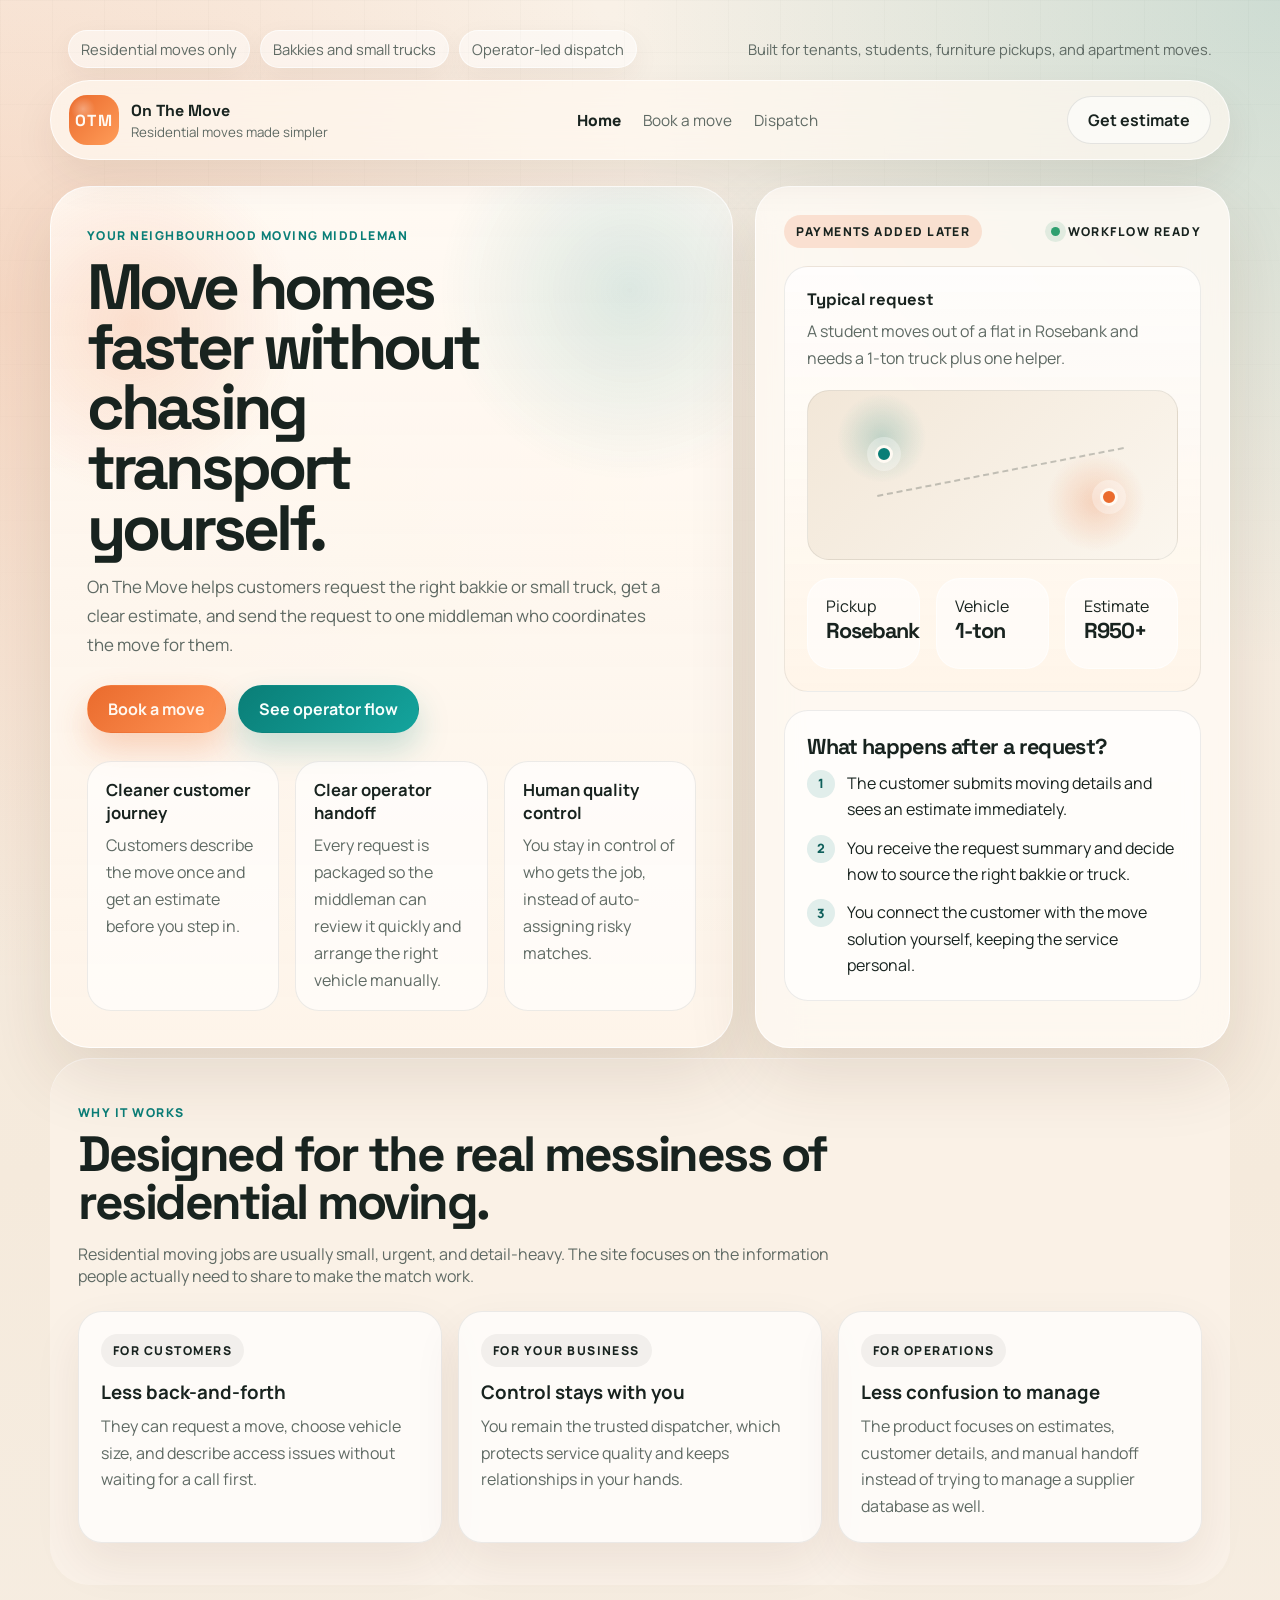
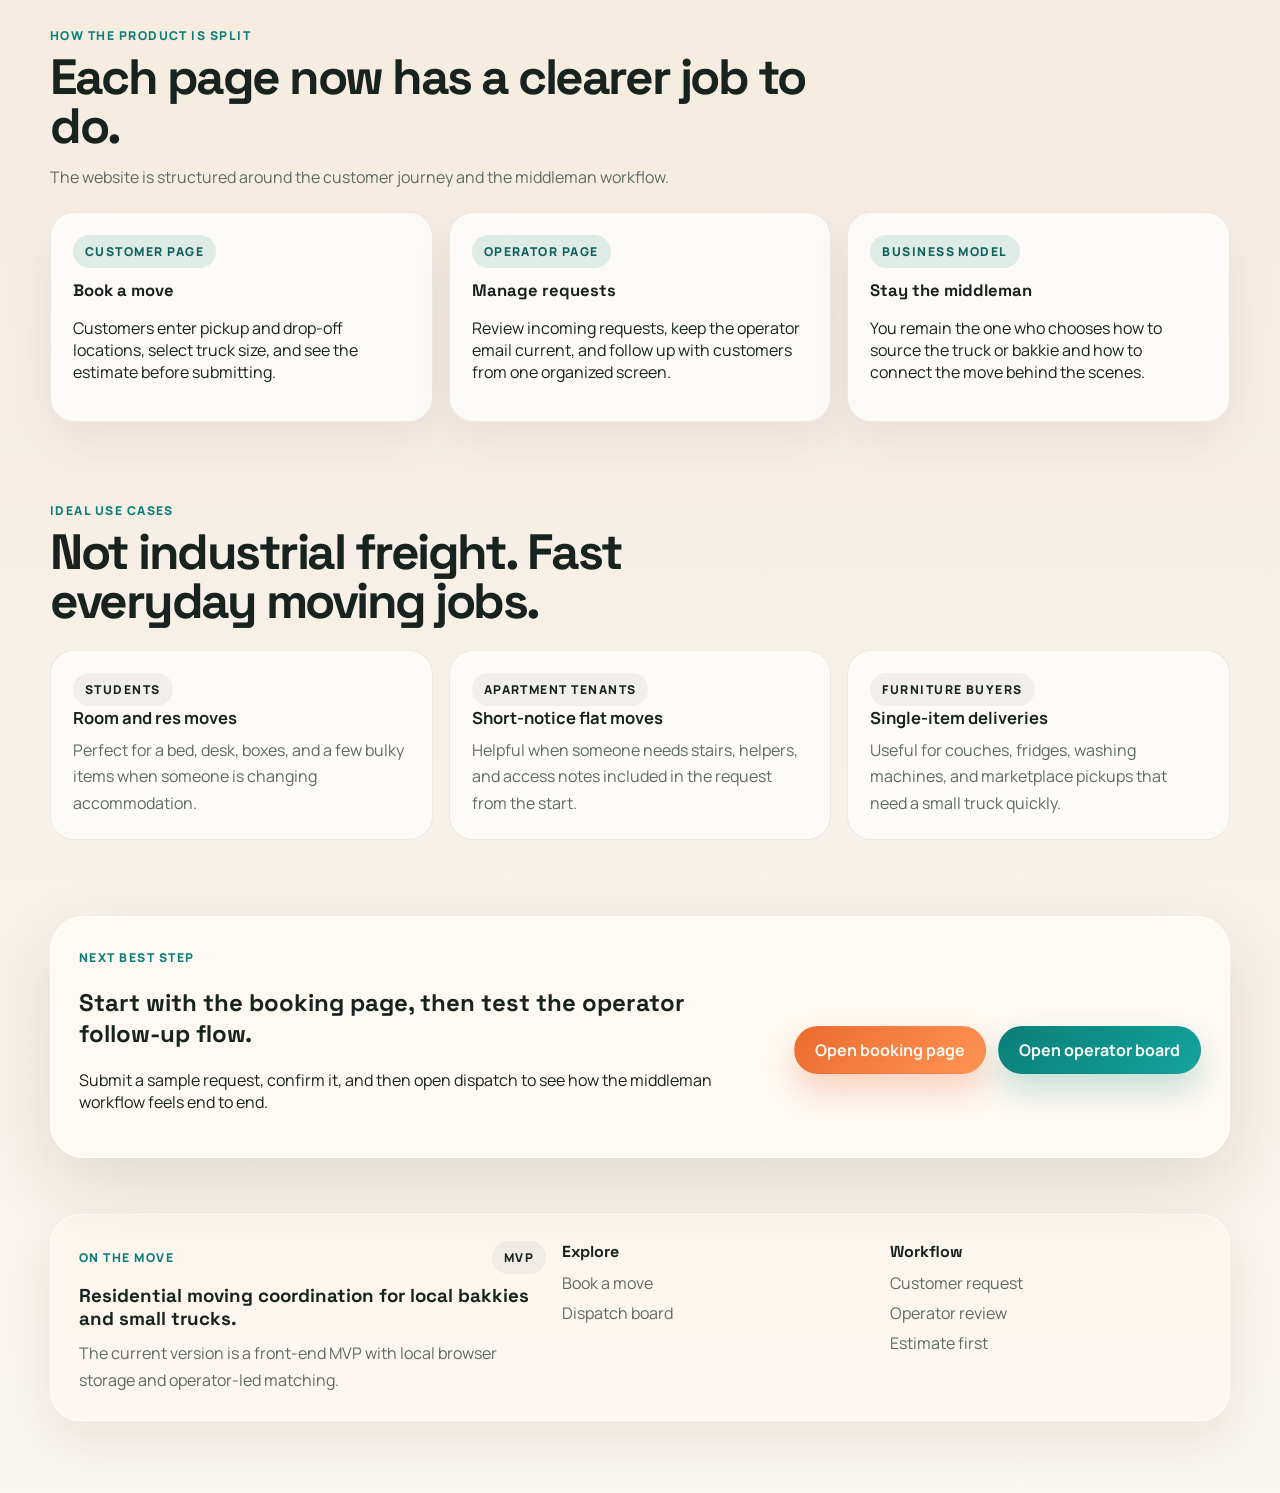
==== commit e522980e: "Refocus site on customer and middleman flow" ====
--- a/index.html
+++ b/index.html
@@ -3,10 +3,10 @@
 <head>
   <meta charset="UTF-8">
   <meta name="viewport" content="width=device-width, initial-scale=1.0">
-  <title>On The Move | Residential Moving Network</title>
+  <title>On The Move | Residential Move Estimates</title>
   <meta
     name="description"
-    content="On The Move connects people who are moving with local bakkie and small-truck drivers for residential jobs."
+    content="On The Move helps customers get moving estimates and send residential bakkie or small-truck requests to a middleman who coordinates the job."
   >
   <link rel="preconnect" href="https://fonts.googleapis.com">
   <link rel="preconnect" href="https://fonts.gstatic.com" crossorigin>
@@ -39,7 +39,6 @@
       <nav class="site-nav" aria-label="Primary">
         <a aria-current="page" href="index.html">Home</a>
         <a href="book.html">Book a move</a>
-        <a href="drivers.html">Drivers</a>
         <a href="dispatch.html">Dispatch</a>
       </nav>
 
@@ -50,10 +49,10 @@
       <section class="hero">
         <div class="hero-copy">
           <span class="eyebrow">Your neighbourhood moving middleman</span>
-          <h1>Move homes faster without chasing drivers yourself.</h1>
+          <h1>Move homes faster without chasing transport yourself.</h1>
           <p class="hero-text">
             On The Move helps customers request the right bakkie or small truck, get a clear estimate,
-            and be matched with a nearby driver through one coordinated dispatch workflow.
+            and send the request to one middleman who coordinates the move for them.
           </p>
 
           <div class="hero-actions">
@@ -67,8 +66,8 @@
               <p class="support-text">Customers describe the move once and get an estimate before you step in.</p>
             </article>
             <article class="hero-highlight">
-              <strong>Driver visibility</strong>
-              <p class="support-text">Drivers register vehicle size, service areas, and location for faster matching.</p>
+              <strong>Clear operator handoff</strong>
+              <p class="support-text">Every request is packaged so the middleman can review it quickly and arrange the right vehicle manually.</p>
             </article>
             <article class="hero-highlight">
               <strong>Human quality control</strong>
@@ -111,8 +110,8 @@
             <h2>What happens after a request?</h2>
             <ol>
               <li>The customer submits moving details and sees an estimate immediately.</li>
-              <li>You receive the request summary and review the closest suitable driver.</li>
-              <li>You connect the driver and customer yourself, keeping the service personal.</li>
+              <li>You receive the request summary and decide how to source the right bakkie or truck.</li>
+              <li>You connect the customer with the move solution yourself, keeping the service personal.</li>
             </ol>
           </div>
         </aside>
@@ -135,14 +134,14 @@
             <p class="support-text">They can request a move, choose vehicle size, and describe access issues without waiting for a call first.</p>
           </article>
           <article class="comparison-card">
-            <span class="pill pill-light">For drivers</span>
-            <h3>Better-fit jobs</h3>
-            <p class="support-text">Drivers only get connected to moves that match their vehicle size, service areas, and availability profile.</p>
-          </article>
-          <article class="comparison-card">
             <span class="pill pill-light">For your business</span>
             <h3>Control stays with you</h3>
             <p class="support-text">You remain the trusted dispatcher, which protects service quality and keeps relationships in your hands.</p>
+          </article>
+          <article class="comparison-card">
+            <span class="pill pill-light">For operations</span>
+            <h3>Less confusion to manage</h3>
+            <p class="support-text">The product focuses on estimates, customer details, and manual handoff instead of trying to manage a supplier database as well.</p>
           </article>
         </div>
       </section>
@@ -151,7 +150,7 @@
         <div class="section-heading">
           <span class="eyebrow">How the product is split</span>
           <h2>Each page now has a clearer job to do.</h2>
-          <p>The website is structured around the three people in the loop: the customer, the driver, and the operator.</p>
+          <p>The website is structured around the customer journey and the middleman workflow.</p>
         </div>
 
         <div class="overview-grid">
@@ -160,16 +159,16 @@
             <h3>Book a move</h3>
             <p>Customers enter pickup and drop-off locations, select truck size, and see the estimate before submitting.</p>
           </a>
-          <a class="link-card" href="drivers.html">
-            <span class="pill pill-teal">Driver page</span>
-            <h3>Register drivers</h3>
-            <p>Capture truck details, contact information, helpers, and service areas so dispatch gets easier over time.</p>
-          </a>
           <a class="link-card" href="dispatch.html">
             <span class="pill pill-teal">Operator page</span>
-            <h3>Manage dispatch</h3>
-            <p>Monitor incoming requests, compare available drivers, and send the handoff from one organized screen.</p>
+            <h3>Manage requests</h3>
+            <p>Review incoming requests, keep the operator email current, and follow up with customers from one organized screen.</p>
           </a>
+          <article class="link-card">
+            <span class="pill pill-teal">Business model</span>
+            <h3>Stay the middleman</h3>
+            <p>You remain the one who chooses how to source the truck or bakkie and how to connect the move behind the scenes.</p>
+          </article>
         </div>
       </section>
 
@@ -202,12 +201,12 @@
         <div class="home-cta panel">
           <div class="compact-copy">
             <span class="eyebrow">Next best step</span>
-            <h2>Start with the booking page, then test the full dispatch loop.</h2>
-            <p>Submit a sample request, register two or three drivers, and then open dispatch to see how the workflow feels end to end.</p>
+            <h2>Start with the booking page, then test the operator follow-up flow.</h2>
+            <p>Submit a sample request, confirm it, and then open dispatch to see how the middleman workflow feels end to end.</p>
           </div>
           <div class="hero-actions">
             <a class="button button-primary" href="book.html">Open booking page</a>
-            <a class="button button-secondary" href="drivers.html">Add driver profiles</a>
+            <a class="button button-secondary" href="dispatch.html">Open operator board</a>
           </div>
         </div>
       </section>
@@ -227,7 +226,6 @@
           <h4>Explore</h4>
           <div class="footer-link-list">
             <a href="book.html">Book a move</a>
-            <a href="drivers.html">Register drivers</a>
             <a href="dispatch.html">Dispatch board</a>
           </div>
         </div>
@@ -236,7 +234,7 @@
           <div class="footer-link-list">
             <a href="book.html">Customer request</a>
             <a href="dispatch.html">Operator review</a>
-            <a href="drivers.html">Driver database</a>
+            <a href="book.html">Estimate first</a>
           </div>
         </div>
       </div>
--- a/styles.css
+++ b/styles.css
@@ -434,7 +434,6 @@
 .steps-grid,
 .overview-grid,
 .booking-grid,
-.driver-grid,
 .dispatch-grid,
 .lists-grid,
 .field-grid,
@@ -464,7 +463,6 @@
 .step-card h3,
 .form-title-row h3,
 .panel-heading h3,
-.driver-copy h3,
 .quote-header h3,
 .page-stat strong,
 .insight-card h3,
@@ -726,10 +724,6 @@
   align-items: start;
 }
 
-.driver-grid {
-  grid-template-columns: minmax(300px, 0.72fr) minmax(0, 1.28fr);
-}
-
 .dispatch-grid {
   grid-template-columns: minmax(300px, 0.76fr) minmax(0, 1.24fr);
   align-items: start;
@@ -738,8 +732,7 @@
 .form-panel,
 .quote-panel,
 .settings-panel,
-.list-panel,
-.driver-copy {
+.list-panel {
   padding: 28px;
 }
 
@@ -811,6 +804,14 @@
 
 .field-full {
   grid-column: 1 / -1;
+}
+
+.autocomplete-field {
+  position: relative;
+}
+
+.autocomplete-shell {
+  position: relative;
 }
 
 .field input,
@@ -842,6 +843,66 @@
   resize: vertical;
 }
 
+.autocomplete-helper {
+  display: block;
+  margin-top: 2px;
+  font-size: 0.82rem;
+  line-height: 1.5;
+}
+
+.autocomplete-list {
+  position: absolute;
+  left: 0;
+  right: 0;
+  top: calc(100% + 8px);
+  z-index: 20;
+  display: grid;
+  gap: 6px;
+  padding: 10px;
+  border-radius: var(--radius-md);
+  background: rgba(255, 251, 246, 0.98);
+  border: 1px solid rgba(24, 35, 31, 0.1);
+  box-shadow: 0 22px 44px rgba(35, 24, 17, 0.14);
+}
+
+.autocomplete-item {
+  display: grid;
+  gap: 4px;
+  width: 100%;
+  padding: 12px 14px;
+  border: 0;
+  border-radius: 14px;
+  background: rgba(255, 255, 255, 0.78);
+  color: var(--ink);
+  text-align: left;
+}
+
+.autocomplete-item:hover,
+.autocomplete-item:focus-visible,
+.autocomplete-item.is-active {
+  background: rgba(10, 126, 119, 0.1);
+  outline: none;
+}
+
+.autocomplete-item strong {
+  font-size: 0.95rem;
+}
+
+.autocomplete-item span {
+  color: var(--muted);
+  font-size: 0.82rem;
+  line-height: 1.45;
+}
+
+.provider-attribution {
+  margin: 6px 0 0;
+  font-size: 0.78rem;
+  font-weight: 700;
+  color: #6c6f73;
+  letter-spacing: 0.04em;
+  text-transform: uppercase;
+}
+
 .form-actions {
   display: flex;
   flex-wrap: wrap;
@@ -892,6 +953,7 @@
 }
 
 .quote-note,
+.estimate-actions,
 .request-result,
 .operator-tip {
   padding: 18px;
@@ -902,19 +964,39 @@
   background: rgba(10, 126, 119, 0.08);
 }
 
+.estimate-actions {
+  background: linear-gradient(135deg, rgba(234, 107, 45, 0.08), rgba(255, 255, 255, 0.9));
+  border: 1px solid rgba(234, 107, 45, 0.14);
+}
+
 .request-result {
   background: rgba(234, 107, 45, 0.1);
 }
 
+.request-result[data-tone="success"] {
+  background: rgba(10, 126, 119, 0.12);
+}
+
+.request-result[data-tone="warning"] {
+  background: rgba(234, 107, 45, 0.12);
+}
+
+.request-result[data-tone="neutral"] {
+  background: rgba(24, 35, 31, 0.06);
+}
+
 .operator-tip {
   background: rgba(24, 35, 31, 0.04);
 }
 
+.estimate-actions h4,
+.estimate-actions p,
 .request-result h4,
 .request-result p {
   margin: 0;
 }
 
+.estimate-actions p,
 .request-result p {
   margin-top: 10px;
   line-height: 1.6;
@@ -926,11 +1008,6 @@
   flex-wrap: wrap;
   gap: 12px;
   margin-top: 16px;
-}
-
-.driver-copy p,
-.driver-copy li {
-  color: rgba(248, 244, 238, 0.8);
 }
 
 .stats-grid {
@@ -1047,7 +1124,6 @@
   .hero,
   .page-hero-grid,
   .booking-grid,
-  .driver-grid,
   .dispatch-grid,
   .home-cta,
   .footer-grid {
@@ -1099,7 +1175,6 @@
   .quote-panel,
   .settings-panel,
   .list-panel,
-  .driver-copy,
   .site-footer {
     padding: 22px;
   }
